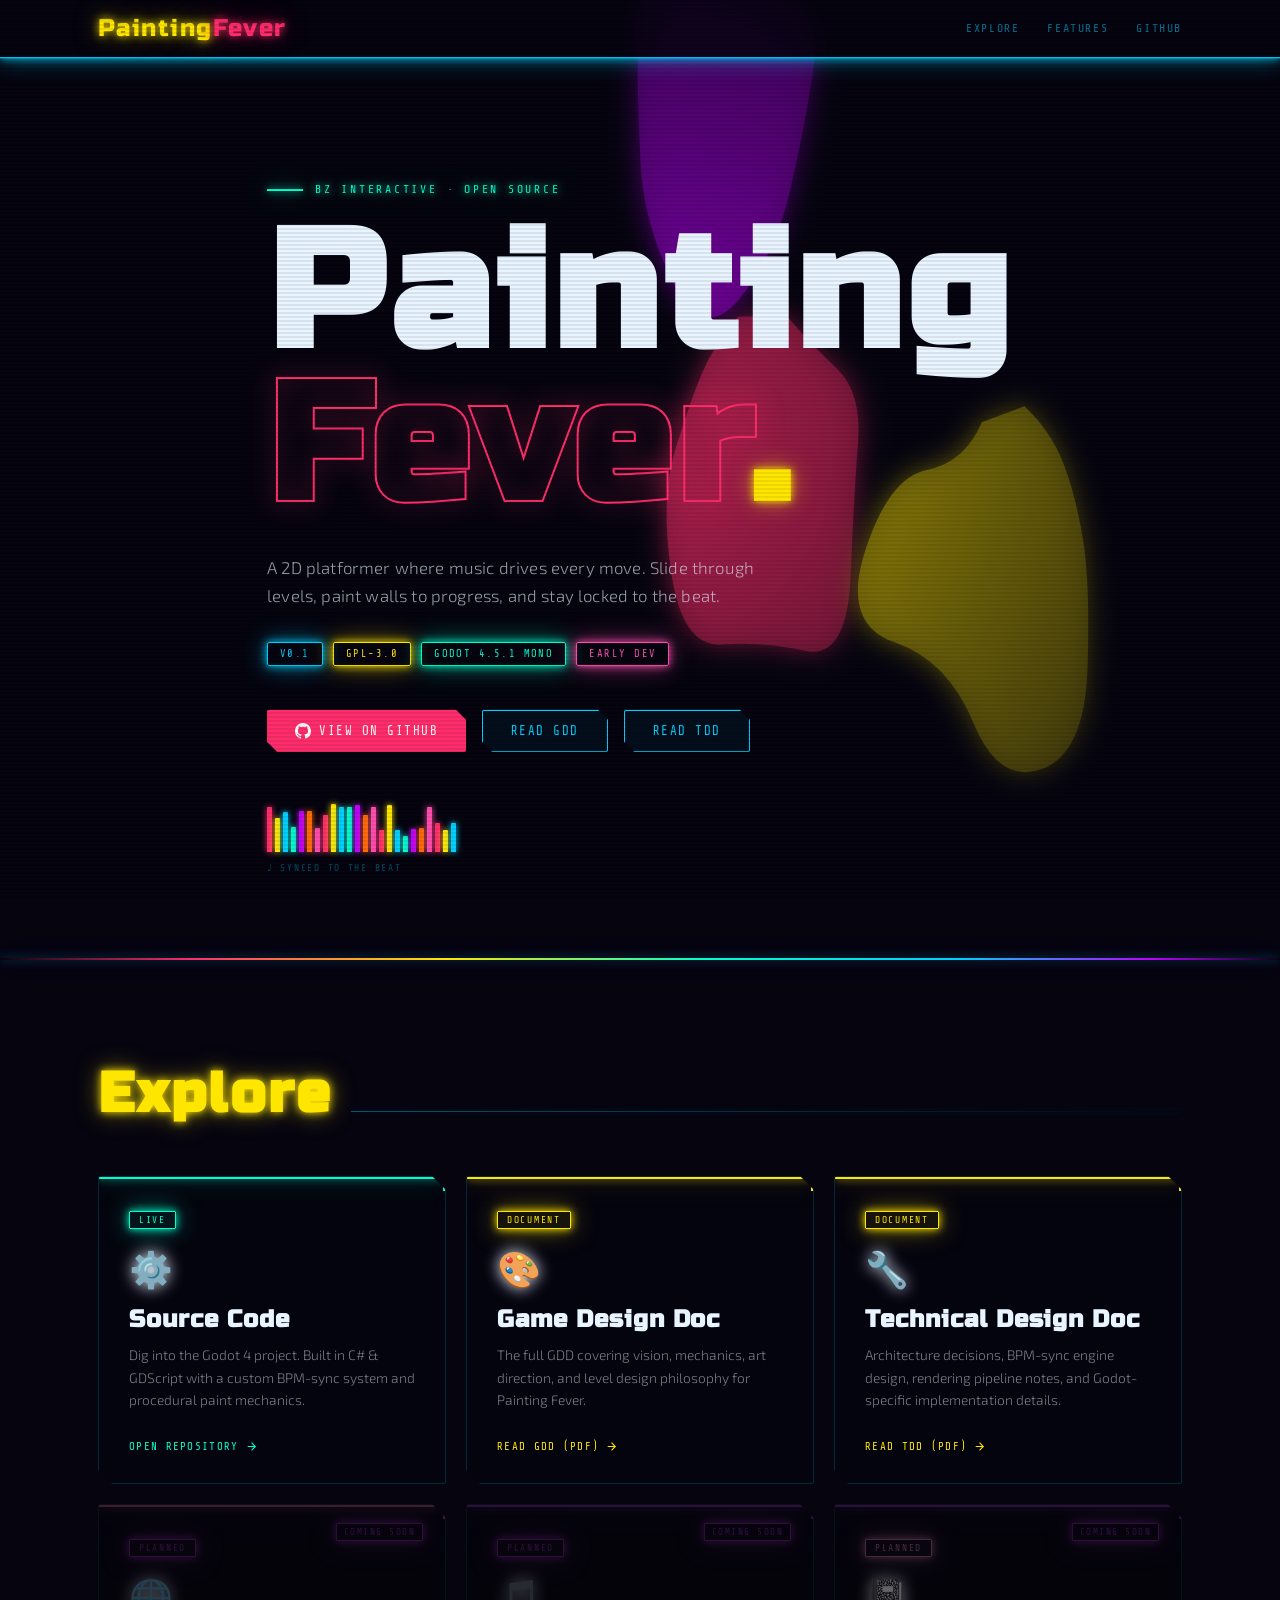
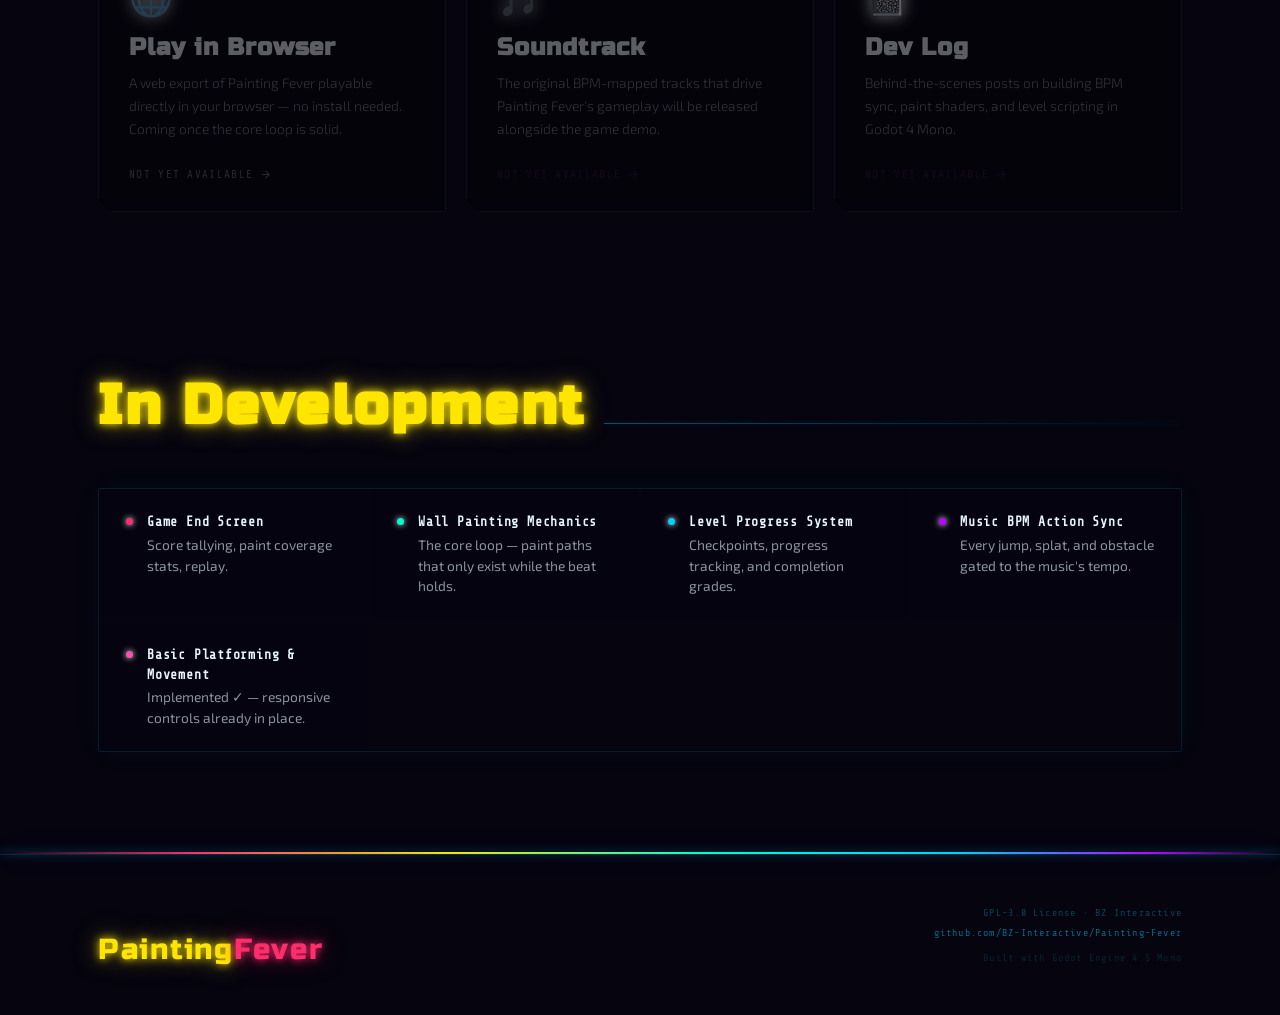
==== docs/index.html @ 104da496 "Update Rename DIR for gh integration" ====
<!DOCTYPE html>
<html lang="en">
<head>
  <meta charset="UTF-8" />
  <meta name="viewport" content="width=device-width, initial-scale=1.0" />
  <title>Painting Fever — Music-Driven Painting Platformer</title>
  <link href="https://fonts.googleapis.com/css2?family=Russo+One&family=Share+Tech+Mono&family=Exo+2:wght@300;400;600&display=swap" rel="stylesheet" />
  <style>
    *, *::before, *::after { box-sizing: border-box; margin: 0; padding: 0; }

    :root {
      --c-bg: #05040f;
      --c-ink: #e8f4ff;
      --c-red: #ff2d6b;
      --c-yellow: #ffe600;
      --c-blue: #00cfff;
      --c-teal: #00ffcc;
      --c-purple: #bf00ff;
      --c-orange: #ff6b00;
      --c-pink: #ff4fae;
      --c-green: #39ff14;

      --glow-red:    0 0 8px #ff2d6b, 0 0 24px #ff2d6b80;
      --glow-yellow: 0 0 8px #ffe600, 0 0 24px #ffe60080;
      --glow-blue:   0 0 8px #00cfff, 0 0 24px #00cfff80;
      --glow-teal:   0 0 8px #00ffcc, 0 0 24px #00ffcc80;
      --glow-purple: 0 0 8px #bf00ff, 0 0 24px #bf00ff80;
      --glow-pink:   0 0 8px #ff4fae, 0 0 24px #ff4fae80;
    }

    html { scroll-behavior: smooth; }

    body {
      background: var(--c-bg);
      color: var(--c-ink);
      font-family: 'Exo 2', sans-serif;
      overflow-x: hidden;
      cursor: crosshair;
    }

    /* Scanline overlay for CRT feel */
    body::after {
      content: '';
      position: fixed;
      inset: 0;
      z-index: 500;
      pointer-events: none;
      background: repeating-linear-gradient(
        0deg,
        transparent,
        transparent 2px,
        rgba(0,0,0,0.07) 2px,
        rgba(0,0,0,0.07) 4px
      );
    }

    /* ── LAVA LAMP BACKGROUND ── */
    #paint-bg {
      position: fixed;
      inset: 0;
      z-index: 0;
      pointer-events: none;
      overflow: hidden;
      background: #05040f;
    }

    #lava-canvas {
      position: absolute;
      inset: 0;
      width: 100%;
      height: 100%;
    }

    .splatter {
      position: absolute;
      border-radius: 50%;
      animation: splat-in 0.4s ease-out both;
      pointer-events: none;
    }

    @keyframes splat-in {
      from { transform: scale(0); opacity: 1; }
      to   { transform: scale(1); opacity: 0.7; }
    }

    /* ── LAYOUT ── */
    .wrapper {
      position: relative;
      z-index: 1;
      max-width: 1140px;
      margin: 0 auto;
      padding: 0 28px;
    }

    /* ── NAV ── */
    nav {
      position: sticky;
      top: 0;
      z-index: 100;
      backdrop-filter: blur(16px);
      background: rgba(5,4,15,0.85);
      border-bottom: 1px solid var(--c-blue);
      box-shadow: 0 1px 0 rgba(0,207,255,0.15), var(--glow-blue);
    }

    .nav-inner {
      display: flex;
      align-items: center;
      justify-content: space-between;
      padding: 14px 28px;
      max-width: 1140px;
      margin: 0 auto;
    }

    .nav-logo {
      font-family: 'Russo One', sans-serif;
      font-size: 1.5rem;
      letter-spacing: 0.06em;
      color: var(--c-yellow);
      text-decoration: none;
      text-shadow: var(--glow-yellow);
    }

    .nav-logo span {
      color: var(--c-red);
      text-shadow: var(--glow-red);
    }

    .nav-links { display: flex; gap: 28px; }

    .nav-links a {
      font-family: 'Share Tech Mono', monospace;
      font-size: 0.72rem;
      letter-spacing: 0.14em;
      text-transform: uppercase;
      color: rgba(0,207,255,0.55);
      text-decoration: none;
      transition: color 0.2s, text-shadow 0.2s;
    }

    .nav-links a:hover {
      color: var(--c-blue);
      text-shadow: var(--glow-blue);
    }

    /* ── HERO ── */
    #hero {
      min-height: 100vh;
      display: flex;
      flex-direction: column;
      justify-content: center;
      padding: 120px 0 80px;
    }

    .hero-eyebrow {
      font-family: 'Share Tech Mono', monospace;
      font-size: 0.72rem;
      letter-spacing: 0.24em;
      text-transform: uppercase;
      color: var(--c-teal);
      text-shadow: var(--glow-teal);
      margin-bottom: 22px;
      display: flex;
      align-items: center;
      gap: 12px;
    }

    .hero-eyebrow::before {
      content: '';
      display: inline-block;
      width: 36px; height: 2px;
      background: var(--c-teal);
      box-shadow: var(--glow-teal);
    }

    .hero-title {
      font-family: 'Russo One', sans-serif;
      font-size: clamp(4.5rem, 13vw, 11rem);
      line-height: 0.92;
      letter-spacing: 0.03em;
      color: var(--c-ink);
    }

    .hero-title .stroke {
      -webkit-text-stroke: 2px var(--c-red);
      color: transparent;
      filter: drop-shadow(0 0 12px var(--c-red));
    }

    .hero-title .accent {
      color: var(--c-yellow);
      text-shadow: var(--glow-yellow);
    }

    .hero-sub {
      margin-top: 28px;
      font-size: 1.05rem;
      font-weight: 300;
      color: rgba(232,244,255,0.65);
      max-width: 500px;
      line-height: 1.7;
      letter-spacing: 0.01em;
    }

    .hero-badges {
      display: flex;
      flex-wrap: wrap;
      gap: 10px;
      margin-top: 32px;
    }

    .badge {
      font-family: 'Share Tech Mono', monospace;
      font-size: 0.65rem;
      letter-spacing: 0.14em;
      text-transform: uppercase;
      padding: 5px 12px;
      border-radius: 2px;
      border: 1px solid;
    }

    .badge-ver  { border-color: var(--c-blue);   color: var(--c-blue);   box-shadow: var(--glow-blue),   inset 0 0 8px rgba(0,207,255,0.05); }
    .badge-lic  { border-color: var(--c-yellow);  color: var(--c-yellow); box-shadow: var(--glow-yellow), inset 0 0 8px rgba(255,230,0,0.05); }
    .badge-eng  { border-color: var(--c-teal);    color: var(--c-teal);   box-shadow: var(--glow-teal),   inset 0 0 8px rgba(0,255,204,0.05); }
    .badge-stat { border-color: var(--c-pink);    color: var(--c-pink);   box-shadow: var(--glow-pink),   inset 0 0 8px rgba(255,79,174,0.05); }

    .hero-cta {
      display: flex;
      gap: 16px;
      margin-top: 44px;
      flex-wrap: wrap;
    }

    .btn {
      display: inline-flex;
      align-items: center;
      gap: 8px;
      font-family: 'Share Tech Mono', monospace;
      font-size: 0.78rem;
      letter-spacing: 0.12em;
      text-transform: uppercase;
      text-decoration: none;
      padding: 13px 28px;
      border-radius: 2px;
      transition: transform 0.18s, box-shadow 0.18s;
      clip-path: polygon(0 0, calc(100% - 10px) 0, 100% 10px, 100% 100%, 10px 100%, 0 calc(100% - 10px));
    }

    .btn:hover { transform: translateY(-2px); }

    .btn-primary {
      background: var(--c-red);
      color: #fff;
      box-shadow: var(--glow-red);
    }

    .btn-primary:hover { box-shadow: 0 0 16px #ff2d6b, 0 0 48px #ff2d6b; }

    .btn-ghost {
      border: 1px solid var(--c-blue);
      color: var(--c-blue);
      background: rgba(0,207,255,0.05);
      box-shadow: var(--glow-blue);
    }

    .btn-ghost:hover {
      border-color: var(--c-yellow);
      color: var(--c-yellow);
      box-shadow: var(--glow-yellow);
    }

    /* ── BPM VISUALIZER ── */
    .bpm-bar {
      display: flex;
      align-items: flex-end;
      gap: 3px;
      height: 44px;
      margin-top: 56px;
    }

    .bpm-bar span {
      display: block;
      width: 5px;
      border-radius: 1px 1px 0 0;
      animation: bpm-pulse ease-in-out infinite alternate;
    }

    @keyframes bpm-pulse {
      from { transform: scaleY(0.15); opacity: 0.3; }
      to   { transform: scaleY(1);    opacity: 1; }
    }

    .bpm-label {
      font-family: 'Share Tech Mono', monospace;
      font-size: 0.6rem;
      letter-spacing: 0.18em;
      text-transform: uppercase;
      color: rgba(0,207,255,0.35);
      margin-top: 10px;
    }

    /* ── SECTION TITLE ── */
    .section-head {
      display: flex;
      align-items: baseline;
      gap: 18px;
      margin-bottom: 48px;
    }

    .section-title {
      font-family: 'Russo One', sans-serif;
      font-size: clamp(2rem, 5vw, 3.5rem);
      letter-spacing: 0.05em;
      color: var(--c-yellow);
      text-shadow: var(--glow-yellow);
    }

    .section-line {
      flex: 1;
      height: 1px;
      background: linear-gradient(90deg, rgba(0,207,255,0.4), transparent);
      box-shadow: 0 0 6px rgba(0,207,255,0.2);
    }

    /* ── CARDS GRID ── */
    #cards { padding: 100px 0; }

    .cards-grid {
      display: grid;
      grid-template-columns: repeat(auto-fill, minmax(300px, 1fr));
      gap: 20px;
    }

    .card {
      border-radius: 2px;
      border: 1px solid rgba(0,207,255,0.18);
      background: rgba(5,4,15,0.75);
      backdrop-filter: blur(10px);
      padding: 30px;
      position: relative;
      overflow: hidden;
      transition: transform 0.22s, border-color 0.22s, box-shadow 0.22s;
      clip-path: polygon(0 0, calc(100% - 14px) 0, 100% 14px, 100% 100%, 14px 100%, 0 calc(100% - 14px));
    }

    /* Corner accent marks */
    .card::after {
      content: '';
      position: absolute;
      top: 0; right: 0;
      width: 14px; height: 14px;
      border-top: 2px solid;
      border-right: 2px solid;
    }

    .card--github::after   { border-color: var(--c-teal); }
    .card--docs::after     { border-color: var(--c-yellow); }
    .card--features::after { border-color: var(--c-purple); }
    .card--web::after      { border-color: var(--c-red); }

    .card:not(.card--disabled):hover {
      transform: translateY(-4px);
    }

    .card--github:hover   { border-color: var(--c-teal);   box-shadow: 0 0 20px rgba(0,255,204,0.2),  0 0 60px rgba(0,255,204,0.06); }
    .card--docs:hover     { border-color: var(--c-yellow);  box-shadow: 0 0 20px rgba(255,230,0,0.2),  0 0 60px rgba(255,230,0,0.06); }
    .card--features:hover { border-color: var(--c-purple);  box-shadow: 0 0 20px rgba(191,0,255,0.2),  0 0 60px rgba(191,0,255,0.06); }

    .card::before {
      content: '';
      position: absolute;
      top: 0; left: 0; right: 0;
      height: 2px;
    }

    .card--github::before   { background: var(--c-teal);   box-shadow: var(--glow-teal); }
    .card--docs::before     { background: var(--c-yellow);  box-shadow: var(--glow-yellow); }
    .card--features::before { background: var(--c-purple);  box-shadow: var(--glow-purple); }
    .card--web::before      { background: var(--c-red);     box-shadow: var(--glow-red); }

    .card--disabled {
      opacity: 0.38;
      filter: grayscale(0.6);
      cursor: not-allowed;
    }

    .card-tag {
      font-family: 'Share Tech Mono', monospace;
      font-size: 0.6rem;
      letter-spacing: 0.18em;
      text-transform: uppercase;
      padding: 3px 9px;
      border-radius: 1px;
      display: inline-block;
      margin-bottom: 18px;
      border: 1px solid;
    }

    .tag-live   { border-color: var(--c-teal);   color: var(--c-teal);   background: rgba(0,255,204,0.07);  box-shadow: var(--glow-teal); }
    .tag-docs   { border-color: var(--c-yellow);  color: var(--c-yellow); background: rgba(255,230,0,0.07);  box-shadow: var(--glow-yellow); }
    .tag-soon   { border-color: var(--c-purple);  color: var(--c-purple); background: rgba(191,0,255,0.07);  box-shadow: var(--glow-purple); }
    .tag-coming { border-color: var(--c-pink);    color: var(--c-pink);   background: rgba(255,79,174,0.07); box-shadow: var(--glow-pink); }

    .card-icon {
      font-size: 2.2rem;
      margin-bottom: 14px;
      display: block;
      filter: drop-shadow(0 0 8px currentColor);
    }

    .card-title {
      font-family: 'Russo One', sans-serif;
      font-size: 1.5rem;
      letter-spacing: 0.04em;
      margin-bottom: 10px;
      color: var(--c-ink);
    }

    .card-desc {
      font-size: 0.86rem;
      line-height: 1.65;
      color: rgba(232,244,255,0.5);
      margin-bottom: 22px;
      font-weight: 300;
    }

    .card-link {
      display: inline-flex;
      align-items: center;
      gap: 6px;
      font-family: 'Share Tech Mono', monospace;
      font-size: 0.68rem;
      letter-spacing: 0.12em;
      text-transform: uppercase;
      text-decoration: none;
      transition: gap 0.2s, text-shadow 0.2s;
    }

    .card--github   .card-link { color: var(--c-teal); }
    .card--docs     .card-link { color: var(--c-yellow); }
    .card--features .card-link { color: var(--c-purple); }

    .card--github   .card-link:hover { text-shadow: var(--glow-teal); gap: 10px; }
    .card--docs     .card-link:hover { text-shadow: var(--glow-yellow); gap: 10px; }
    .card--features .card-link:hover { text-shadow: var(--glow-purple); gap: 10px; }

    .card-link svg { width: 13px; height: 13px; }

    .coming-soon-badge {
      position: absolute;
      top: 18px; right: 22px;
      font-family: 'Share Tech Mono', monospace;
      font-size: 0.58rem;
      letter-spacing: 0.16em;
      text-transform: uppercase;
      padding: 3px 7px;
      border: 1px solid var(--c-purple);
      border-radius: 1px;
      color: var(--c-purple);
      background: rgba(191,0,255,0.08);
      box-shadow: var(--glow-purple);
    }

    /* ── FEATURES IN DEV ── */
    #features { padding: 60px 0 100px; }

    .features-list {
      display: grid;
      grid-template-columns: repeat(auto-fill, minmax(240px, 1fr));
      gap: 2px;
      border: 1px solid rgba(0,207,255,0.12);
      border-radius: 2px;
      overflow: hidden;
      box-shadow: 0 0 30px rgba(0,207,255,0.04);
    }

    .feature-item {
      padding: 22px 26px;
      background: rgba(5,4,15,0.6);
      display: flex;
      align-items: flex-start;
      gap: 14px;
      transition: background 0.2s;
      border: 1px solid transparent;
    }

    .feature-item:hover {
      background: rgba(0,207,255,0.04);
      border-color: rgba(0,207,255,0.1);
    }

    .feature-dot {
      width: 7px; height: 7px;
      border-radius: 50%;
      margin-top: 6px;
      flex-shrink: 0;
      box-shadow: 0 0 6px currentColor;
    }

    .feature-text {
      font-size: 0.86rem;
      color: rgba(232,244,255,0.6);
      line-height: 1.5;
    }

    .feature-text strong {
      display: block;
      font-family: 'Share Tech Mono', monospace;
      font-size: 0.82rem;
      letter-spacing: 0.06em;
      color: var(--c-ink);
      margin-bottom: 3px;
    }

    /* ── NEON DIVIDER ── */
    .stroke-divider {
      width: 100%;
      height: 2px;
      background: linear-gradient(90deg,
        transparent 0%,
        var(--c-red) 15%, var(--c-yellow) 35%,
        var(--c-teal) 55%, var(--c-blue) 75%,
        var(--c-purple) 90%, transparent 100%);
      box-shadow: 0 0 10px rgba(0,207,255,0.5), 0 0 30px rgba(191,0,255,0.2);
    }

    /* ── FOOTER ── */
    footer {
      border-top: 1px solid rgba(0,207,255,0.12);
      padding: 48px 0;
      box-shadow: 0 -1px 0 rgba(0,207,255,0.05);
    }

    .footer-inner {
      display: flex;
      justify-content: space-between;
      align-items: flex-end;
      flex-wrap: wrap;
      gap: 24px;
    }

    .footer-logo {
      font-family: 'Russo One', sans-serif;
      font-size: 1.8rem;
      letter-spacing: 0.06em;
      color: var(--c-yellow);
      text-shadow: var(--glow-yellow);
    }

    .footer-logo span {
      color: var(--c-red);
      text-shadow: var(--glow-red);
    }

    .footer-meta {
      font-family: 'Share Tech Mono', monospace;
      font-size: 0.63rem;
      letter-spacing: 0.12em;
      color: rgba(0,207,255,0.3);
      line-height: 1.9;
      text-align: right;
    }

    .footer-meta a {
      color: rgba(0,207,255,0.5);
      text-decoration: none;
      transition: color 0.2s, text-shadow 0.2s;
    }

    .footer-meta a:hover {
      color: var(--c-blue);
      text-shadow: var(--glow-blue);
    }

    /* ── CURSOR SPLAT ── */
    #cursor-splat {
      position: fixed;
      pointer-events: none;
      z-index: 999;
      width: 0; height: 0;
    }

    /* ── RESPONSIVE ── */
    @media (max-width: 640px) {
      .nav-links { display: none; }
      .hero-cta { flex-direction: column; }
      .footer-inner { flex-direction: column; align-items: flex-start; }
      .footer-meta { text-align: left; }
    }
  </style>
</head>
<body>

<!-- Lava lamp background -->
<div id="paint-bg">
  <canvas id="lava-canvas"></canvas>
</div>

<!-- Cursor splatter container -->
<div id="cursor-splat"></div>

<!-- Nav -->
<nav>
  <div class="nav-inner">
    <a href="#" class="nav-logo">Painting<span>Fever</span></a>
    <div class="nav-links">
      <a href="#cards">Explore</a>
      <a href="#features">Features</a>
      <a href="https://github.com/BZ-Interactive/Painting-Fever" target="_blank">GitHub</a>
    </div>
  </div>
</nav>

<!-- Hero -->
<section id="hero">
  <div class="wrapper">
    <p class="hero-eyebrow">BZ Interactive · Open Source</p>
    <h1 class="hero-title">
      <a href="https://github.com/BZ-Interactive/Painting-Fever" target="_blank" style="text-decoration:none;color:inherit;">Painting<br>
      <span class="stroke">Fever</span></a><span class="accent">.</span>
    </h1>
    <p class="hero-sub">
      A 2D platformer where music drives every move. Slide through levels, paint walls to progress, and stay locked to the beat.
    </p>
    <div class="hero-badges">
      <span class="badge badge-ver">v0.1</span>
      <span class="badge badge-lic">GPL-3.0</span>
      <span class="badge badge-eng">Godot 4.5.1 Mono</span>
      <span class="badge badge-stat">Early Dev</span>
    </div>
    <div class="hero-cta">
      <a href="https://github.com/BZ-Interactive/Painting-Fever" target="_blank" class="btn btn-primary">
        <svg viewBox="0 0 24 24" fill="currentColor" width="16"><path d="M12 0C5.37 0 0 5.37 0 12c0 5.31 3.435 9.795 8.205 11.385.6.105.825-.255.825-.57 0-.285-.015-1.23-.015-2.235-3.015.555-3.795-.735-4.035-1.41-.135-.345-.72-1.41-1.23-1.695-.42-.225-1.02-.78-.015-.795.945-.015 1.62.87 1.845 1.23 1.08 1.815 2.805 1.305 3.495.99.105-.78.42-1.305.765-1.605-2.67-.3-5.46-1.335-5.46-5.925 0-1.305.465-2.385 1.23-3.225-.12-.3-.54-1.53.12-3.18 0 0 1.005-.315 3.3 1.23.96-.27 1.98-.405 3-.405s2.04.135 3 .405c2.295-1.56 3.3-1.23 3.3-1.23.66 1.65.24 2.88.12 3.18.765.84 1.23 1.905 1.23 3.225 0 4.605-2.805 5.625-5.475 5.925.435.375.81 1.095.81 2.22 0 1.605-.015 2.895-.015 3.3 0 .315.225.69.825.57A12.02 12.02 0 0 0 24 12c0-6.63-5.37-12-12-12z"/></svg>
        View on GitHub
      </a>
      <a href="https://media.githubusercontent.com/media/BZ-Interactive/Painting-Fever/refs/heads/main/Documents/Painting%20Fever%20GDD.pdf" target="_blank" class="btn btn-ghost">
        Read GDD
      </a>
      <a href="https://media.githubusercontent.com/media/BZ-Interactive/Painting-Fever/refs/heads/main/Documents/Painting-Fever_TDD.pdf" target="_blank" class="btn btn-ghost">
        Read TDD
      </a>
    </div>

    <!-- BPM visualizer -->
    <div class="bpm-bar" id="bpmBar"></div>
    <p class="bpm-label">♩ synced to the beat</p>
  </div>
</section>

<div class="stroke-divider"></div>

<!-- Cards -->
<section id="cards">
  <div class="wrapper">
    <div class="section-head">
      <h2 class="section-title">Explore</h2>
      <div class="section-line"></div>
    </div>
    <div class="cards-grid">

      <!-- Card 1: GitHub Repo -->
      <div class="card card--github">
        <span class="card-tag tag-live">Live</span>
        <span class="card-icon">⚙️</span>
        <h3 class="card-title">Source Code</h3>
        <p class="card-desc">Dig into the Godot 4 project. Built in C# &amp; GDScript with a custom BPM-sync system and procedural paint mechanics.</p>
        <a href="https://github.com/BZ-Interactive/Painting-Fever" target="_blank" class="card-link">
          Open Repository
          <svg viewBox="0 0 24 24" fill="none" stroke="currentColor" stroke-width="2"><path d="M5 12h14M12 5l7 7-7 7"/></svg>
        </a>
      </div>

      <!-- Card 2: GDD -->
      <div class="card card--docs">
        <span class="card-tag tag-docs">Document</span>
        <span class="card-icon">🎨</span>
        <h3 class="card-title">Game Design Doc</h3>
        <p class="card-desc">The full GDD covering vision, mechanics, art direction, and level design philosophy for Painting Fever.</p>
        <a href="https://media.githubusercontent.com/media/BZ-Interactive/Painting-Fever/refs/heads/main/Documents/Painting%20Fever%20GDD.pdf" target="_blank" class="card-link">
          Read GDD (PDF)
          <svg viewBox="0 0 24 24" fill="none" stroke="currentColor" stroke-width="2"><path d="M5 12h14M12 5l7 7-7 7"/></svg>
        </a>
      </div>

      <!-- Card 3: TDD -->
      <div class="card card--docs">
        <span class="card-tag tag-docs">Document</span>
        <span class="card-icon">🔧</span>
        <h3 class="card-title">Technical Design Doc</h3>
        <p class="card-desc">Architecture decisions, BPM-sync engine design, rendering pipeline notes, and Godot-specific implementation details.</p>
        <a href="https://media.githubusercontent.com/media/BZ-Interactive/Painting-Fever/refs/heads/main/Documents/Painting-Fever_TDD.pdf" target="_blank" class="card-link">
          Read TDD (PDF)
          <svg viewBox="0 0 24 24" fill="none" stroke="currentColor" stroke-width="2"><path d="M5 12h14M12 5l7 7-7 7"/></svg>
        </a>
      </div>

      <!-- Card 4: Web Build (Coming Soon) -->
      <div class="card card--web card--disabled">
        <div class="coming-soon-badge">Coming Soon</div>
        <span class="card-tag tag-soon">Planned</span>
        <span class="card-icon">🌐</span>
        <h3 class="card-title">Play in Browser</h3>
        <p class="card-desc">A web export of Painting Fever playable directly in your browser — no install needed. Coming once the core loop is solid.</p>
        <span class="card-link" style="opacity:0.4;cursor:not-allowed;">
          Not yet available
          <svg viewBox="0 0 24 24" fill="none" stroke="currentColor" stroke-width="2"><path d="M5 12h14M12 5l7 7-7 7"/></svg>
        </span>
      </div>

      <!-- Card 5: Soundtrack (Coming Soon) -->
      <div class="card card--features card--disabled">
        <div class="coming-soon-badge">Coming Soon</div>
        <span class="card-tag tag-soon">Planned</span>
        <span class="card-icon">🎵</span>
        <h3 class="card-title">Soundtrack</h3>
        <p class="card-desc">The original BPM-mapped tracks that drive Painting Fever's gameplay will be released alongside the game demo.</p>
        <span class="card-link" style="opacity:0.4;cursor:not-allowed;">
          Not yet available
          <svg viewBox="0 0 24 24" fill="none" stroke="currentColor" stroke-width="2"><path d="M5 12h14M12 5l7 7-7 7"/></svg>
        </span>
      </div>

      <!-- Card 6: Devlog (Coming Soon) -->
      <div class="card card--features card--disabled">
        <div class="coming-soon-badge">Coming Soon</div>
        <span class="card-tag tag-coming">Planned</span>
        <span class="card-icon">📓</span>
        <h3 class="card-title">Dev Log</h3>
        <p class="card-desc">Behind-the-scenes posts on building BPM sync, paint shaders, and level scripting in Godot 4 Mono.</p>
        <span class="card-link" style="opacity:0.4;cursor:not-allowed;">
          Not yet available
          <svg viewBox="0 0 24 24" fill="none" stroke="currentColor" stroke-width="2"><path d="M5 12h14M12 5l7 7-7 7"/></svg>
        </span>
      </div>

    </div>
  </div>
</section>

<!-- Features in development -->
<section id="features">
  <div class="wrapper">
    <div class="section-head">
      <h2 class="section-title">In Development</h2>
      <div class="section-line"></div>
    </div>
    <div class="features-list">
      <div class="feature-item">
        <div class="feature-dot" style="background:var(--c-red)"></div>
        <div class="feature-text"><strong>Game End Screen</strong>Score tallying, paint coverage stats, replay.</div>
      </div>
      <div class="feature-item">
        <div class="feature-dot" style="background:var(--c-teal)"></div>
        <div class="feature-text"><strong>Wall Painting Mechanics</strong>The core loop — paint paths that only exist while the beat holds.</div>
      </div>
      <div class="feature-item">
        <div class="feature-dot" style="background:var(--c-blue)"></div>
        <div class="feature-text"><strong>Level Progress System</strong>Checkpoints, progress tracking, and completion grades.</div>
      </div>
      <div class="feature-item">
        <div class="feature-dot" style="background:var(--c-purple)"></div>
        <div class="feature-text"><strong>Music BPM Action Sync</strong>Every jump, splat, and obstacle gated to the music's tempo.</div>
      </div>
      <div class="feature-item">
        <div class="feature-dot" style="background:var(--c-pink)"></div>
        <div class="feature-text"><strong>Basic Platforming &amp; Movement</strong>Implemented ✓ — responsive controls already in place.</div>
      </div>
    </div>
  </div>
</section>

<div class="stroke-divider"></div>

<!-- Footer -->
<footer>
  <div class="wrapper">
    <div class="footer-inner">
      <div class="footer-logo">Painting<span>Fever</span></div>
      <div class="footer-meta">
        <div>GPL-3.0 License · BZ Interactive</div>
        <div><a href="https://github.com/BZ-Interactive/Painting-Fever" target="_blank">github.com/BZ-Interactive/Painting-Fever</a></div>
        <div style="margin-top:6px;opacity:0.5;">Built with Godot Engine 4.5 Mono</div>
      </div>
    </div>
  </div>
</footer>

<script>
  /* ── LAVA LAMP CANVAS ── */
  const canvas = document.getElementById('lava-canvas');
  const ctx = canvas.getContext('2d');

  const COLORS = [
    [255,  45, 107],   // neon red/pink
    [255, 230,   0],   // neon yellow
    [  0, 207, 255],   // neon cyan
    [  0, 255, 204],   // neon teal
    [191,   0, 255],   // neon purple
    [255, 107,   0],   // neon orange
    [255,  79, 174],   // neon pink
  ];

  let W, H;
  function resize() {
    W = canvas.width  = window.innerWidth;
    H = canvas.height = window.innerHeight;
  }
  resize();
  window.addEventListener('resize', resize);

  // Organic blob: droopy paint-drop shape that responds to downward motion
  function makeBlob(i) {
    const [r,g,b] = COLORS[i % COLORS.length];
    // We use a fixed angular layout — top half is compact, bottom is droopy
    const numPts = 10;
    const baseRadii = Array.from({length: numPts}, (_, k) => {
      const angle = (k / numPts) * Math.PI * 2 - Math.PI / 2; // start at top
      // Bottom points (facing down) get larger radii — the droop
      const droopFactor = 1 + Math.max(0, Math.sin(angle)) * 0.7;
      return (70 + Math.random() * 80) * droopFactor;
    });
    const phaseOffsets = Array.from({length: numPts}, () => Math.random() * Math.PI * 2);
    const morphSpeeds  = Array.from({length: numPts}, (_, k) => {
      const angle = (k / numPts) * Math.PI * 2 - Math.PI / 2;
      // Bottom points morph faster — more wobbly droop
      return 0.008 + Math.max(0, Math.sin(angle)) * 0.012;
    });
    return {
      x: 80 + Math.random() * (window.innerWidth - 160),
      y: -300 - Math.random() * 600,
      speed: 0.28 + Math.random() * 0.18,
      cr: r, cg: g, cb: b,
      numPts, baseRadii, phaseOffsets, morphSpeeds,
      t: 0,
      prevY: 0,
    };
  }

  const blobs = Array.from({ length: 8 }, (_, i) => {
    const bl = makeBlob(i);
    bl.y = -100 + Math.random() * (window.innerHeight + 500);
    bl.prevY = bl.y;
    return bl;
  });

  // Draw droopy shape — bottom stretches based on speed, top is pinched
  function drawOrganicBlob(ctx, b, vy) {
    const n = b.numPts;
    // Vertical stretch: faster movement = more elongated droop downward
    const stretch = 1 + Math.min(vy * 2.2, 0.55);

    const pts = Array.from({length: n}, (_, k) => {
      const baseAngle = (k / n) * Math.PI * 2 - Math.PI / 2; // 0 = top
      const morph = 1 + Math.sin(b.t * b.morphSpeeds[k] + b.phaseOffsets[k]) * 0.22;
      const r = b.baseRadii[k] * morph;

      // Squeeze top (narrow), stretch bottom (droopy)
      const isBottom = Math.sin(baseAngle) > 0;
      const scaleY = isBottom ? stretch : (1 / (stretch * 0.6));
      const scaleX = 1 / Math.sqrt(stretch); // conserve area roughly

      return {
        x: b.x + Math.cos(baseAngle) * r * scaleX,
        y: b.y + Math.sin(baseAngle) * r * scaleY,
      };
    });

    ctx.beginPath();
    // Smooth catmull-rom style via midpoints
    for (let k = 0; k < n; k++) {
      const curr = pts[k];
      const next = pts[(k + 1) % n];
      const mid  = { x: (curr.x + next.x) / 2, y: (curr.y + next.y) / 2 };
      if (k === 0) ctx.moveTo(mid.x, mid.y);
      ctx.quadraticCurveTo(curr.x, curr.y, mid.x, mid.y);
    }
    ctx.closePath();
    ctx.fillStyle = `rgba(${b.cr},${b.cg},${b.cb},0.75)`;
    ctx.shadowColor = `rgb(${b.cr},${b.cg},${b.cb})`;
    ctx.shadowBlur = 28;
    ctx.fill();
    ctx.shadowBlur = 0;
  }

  function draw() {
    ctx.clearRect(0, 0, W, H);
    ctx.fillStyle = '#05040f';
    ctx.fillRect(0, 0, W, H);

    for (const b of blobs) {
      b.t++;
      b.prevY = b.y;
      b.y += b.speed;

      const vy = b.y - b.prevY; // actual downward velocity this frame

      if (b.y - 350 > H) {
        const idx = blobs.indexOf(b);
        const fresh = makeBlob(idx);
        Object.assign(b, fresh);
      }

      drawOrganicBlob(ctx, b, vy);
    }

    const vig = ctx.createRadialGradient(W/2, H/2, H * 0.1, W/2, H/2, H * 0.82);
    vig.addColorStop(0, 'rgba(5,4,15,0.35)');
    vig.addColorStop(1, 'rgba(5,4,15,0.91)');
    ctx.fillStyle = vig;
    ctx.fillRect(0, 0, W, H);

  requestAnimationFrame(draw);
  }

  requestAnimationFrame(draw);

  /* ── BPM BAR ── */
  const bpmColors = ['#ff2d6b','#ffe600','#00cfff','#00ffcc','#bf00ff','#ff6b00','#ff4fae'];
  const bpmBar = document.getElementById('bpmBar');
  const barCount = 24;
  for (let i = 0; i < barCount; i++) {
    const s = document.createElement('span');
    const h = 12 + Math.random() * 36;
    s.style.cssText = `
      height:${h}px;
      animation-duration:${0.35 + Math.random() * 0.55}s;
      animation-delay:${-Math.random() * 0.8}s;
      background:${bpmColors[i % bpmColors.length]};
      box-shadow: 0 0 6px ${bpmColors[i % bpmColors.length]};
    `;
    bpmBar.appendChild(s);
  }

  /* ── CURSOR PAINT SPLAT ── */
  const colors = ['#ff2d6b','#ffe600','#00cfff','#00ffcc','#bf00ff','#ff6b00','#ff4fae'];

  document.addEventListener('mousemove', (e) => {
    if (Math.random() > 0.97) spawnSplat(e.clientX, e.clientY, 6 + Math.random() * 12);
  });

  document.addEventListener('click', (e) => {
    for (let i = 0; i < 6; i++) {
      const ox = (Math.random() - 0.5) * 60;
      const oy = (Math.random() - 0.5) * 60;
      spawnSplat(e.clientX + ox, e.clientY + oy, 8 + Math.random() * 20);
    }
  });

  function spawnSplat(x, y, size) {
    const el = document.createElement('div');
    el.className = 'splatter';
    el.style.cssText = `
      position:fixed;
      left:${x - size/2}px; top:${y - size/2}px;
      width:${size}px; height:${size}px;
      background:${colors[Math.floor(Math.random() * colors.length)]};
      opacity:0.7;
      pointer-events:none;
      z-index:998;
    `;
    document.body.appendChild(el);
    setTimeout(() => el.remove(), 2500);
  }
</script>
</body>
</html>
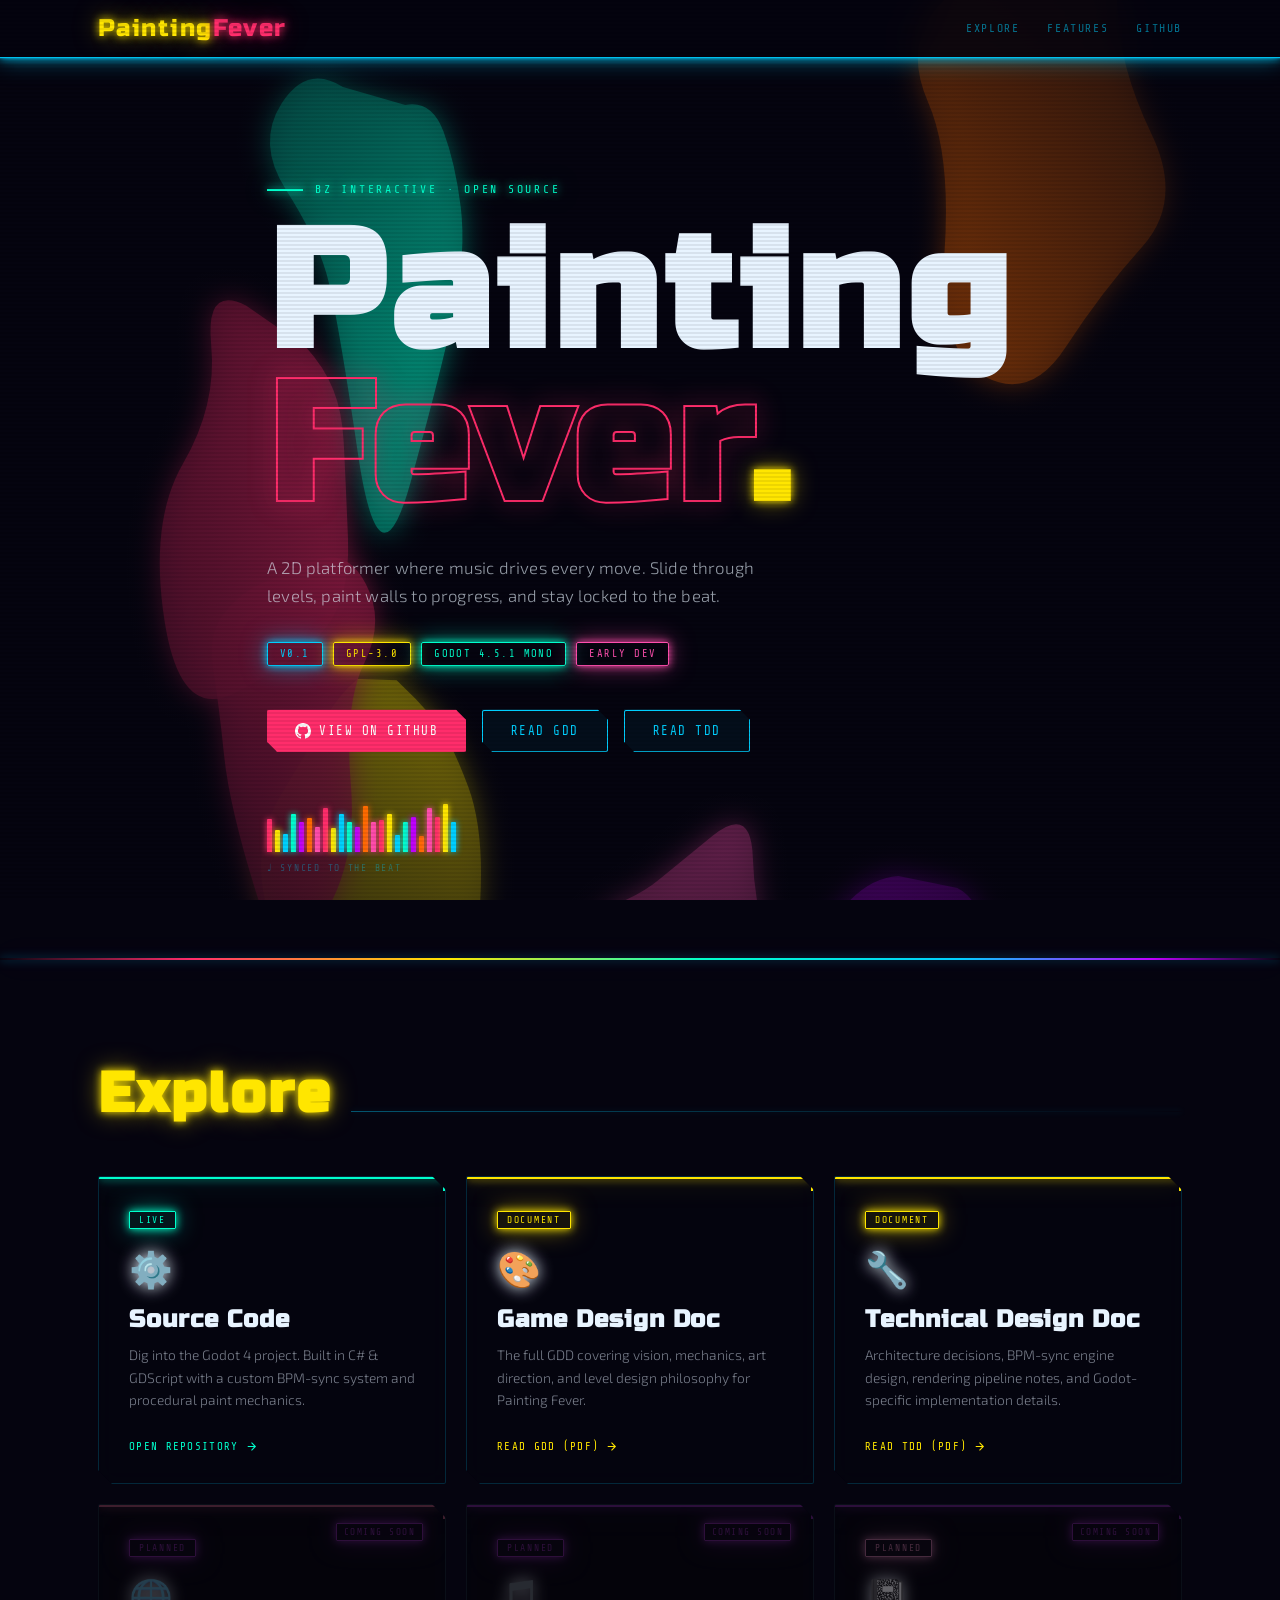
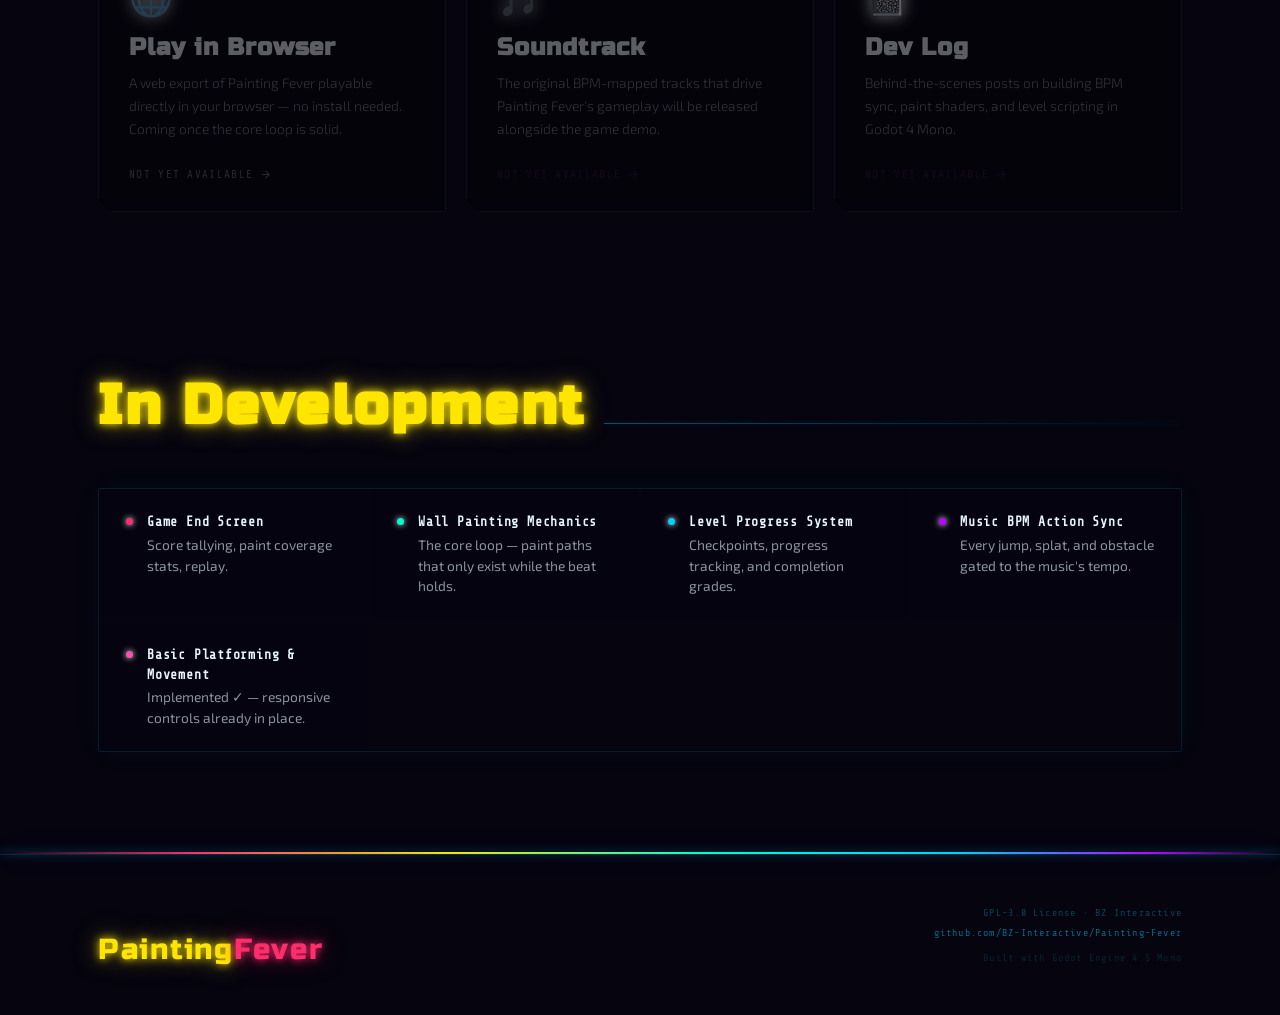
==== commit cda39538: "Add style.css, update index.html" ====
--- a/docs/index.html
+++ b/docs/index.html
@@ -5,589 +5,7 @@
   <meta name="viewport" content="width=device-width, initial-scale=1.0" />
   <title>Painting Fever — Music-Driven Painting Platformer</title>
   <link href="https://fonts.googleapis.com/css2?family=Russo+One&family=Share+Tech+Mono&family=Exo+2:wght@300;400;600&display=swap" rel="stylesheet" />
-  <style>
-    *, *::before, *::after { box-sizing: border-box; margin: 0; padding: 0; }
-
-    :root {
-      --c-bg: #05040f;
-      --c-ink: #e8f4ff;
-      --c-red: #ff2d6b;
-      --c-yellow: #ffe600;
-      --c-blue: #00cfff;
-      --c-teal: #00ffcc;
-      --c-purple: #bf00ff;
-      --c-orange: #ff6b00;
-      --c-pink: #ff4fae;
-      --c-green: #39ff14;
-
-      --glow-red:    0 0 8px #ff2d6b, 0 0 24px #ff2d6b80;
-      --glow-yellow: 0 0 8px #ffe600, 0 0 24px #ffe60080;
-      --glow-blue:   0 0 8px #00cfff, 0 0 24px #00cfff80;
-      --glow-teal:   0 0 8px #00ffcc, 0 0 24px #00ffcc80;
-      --glow-purple: 0 0 8px #bf00ff, 0 0 24px #bf00ff80;
-      --glow-pink:   0 0 8px #ff4fae, 0 0 24px #ff4fae80;
-    }
-
-    html { scroll-behavior: smooth; }
-
-    body {
-      background: var(--c-bg);
-      color: var(--c-ink);
-      font-family: 'Exo 2', sans-serif;
-      overflow-x: hidden;
-      cursor: crosshair;
-    }
-
-    /* Scanline overlay for CRT feel */
-    body::after {
-      content: '';
-      position: fixed;
-      inset: 0;
-      z-index: 500;
-      pointer-events: none;
-      background: repeating-linear-gradient(
-        0deg,
-        transparent,
-        transparent 2px,
-        rgba(0,0,0,0.07) 2px,
-        rgba(0,0,0,0.07) 4px
-      );
-    }
-
-    /* ── LAVA LAMP BACKGROUND ── */
-    #paint-bg {
-      position: fixed;
-      inset: 0;
-      z-index: 0;
-      pointer-events: none;
-      overflow: hidden;
-      background: #05040f;
-    }
-
-    #lava-canvas {
-      position: absolute;
-      inset: 0;
-      width: 100%;
-      height: 100%;
-    }
-
-    .splatter {
-      position: absolute;
-      border-radius: 50%;
-      animation: splat-in 0.4s ease-out both;
-      pointer-events: none;
-    }
-
-    @keyframes splat-in {
-      from { transform: scale(0); opacity: 1; }
-      to   { transform: scale(1); opacity: 0.7; }
-    }
-
-    /* ── LAYOUT ── */
-    .wrapper {
-      position: relative;
-      z-index: 1;
-      max-width: 1140px;
-      margin: 0 auto;
-      padding: 0 28px;
-    }
-
-    /* ── NAV ── */
-    nav {
-      position: sticky;
-      top: 0;
-      z-index: 100;
-      backdrop-filter: blur(16px);
-      background: rgba(5,4,15,0.85);
-      border-bottom: 1px solid var(--c-blue);
-      box-shadow: 0 1px 0 rgba(0,207,255,0.15), var(--glow-blue);
-    }
-
-    .nav-inner {
-      display: flex;
-      align-items: center;
-      justify-content: space-between;
-      padding: 14px 28px;
-      max-width: 1140px;
-      margin: 0 auto;
-    }
-
-    .nav-logo {
-      font-family: 'Russo One', sans-serif;
-      font-size: 1.5rem;
-      letter-spacing: 0.06em;
-      color: var(--c-yellow);
-      text-decoration: none;
-      text-shadow: var(--glow-yellow);
-    }
-
-    .nav-logo span {
-      color: var(--c-red);
-      text-shadow: var(--glow-red);
-    }
-
-    .nav-links { display: flex; gap: 28px; }
-
-    .nav-links a {
-      font-family: 'Share Tech Mono', monospace;
-      font-size: 0.72rem;
-      letter-spacing: 0.14em;
-      text-transform: uppercase;
-      color: rgba(0,207,255,0.55);
-      text-decoration: none;
-      transition: color 0.2s, text-shadow 0.2s;
-    }
-
-    .nav-links a:hover {
-      color: var(--c-blue);
-      text-shadow: var(--glow-blue);
-    }
-
-    /* ── HERO ── */
-    #hero {
-      min-height: 100vh;
-      display: flex;
-      flex-direction: column;
-      justify-content: center;
-      padding: 120px 0 80px;
-    }
-
-    .hero-eyebrow {
-      font-family: 'Share Tech Mono', monospace;
-      font-size: 0.72rem;
-      letter-spacing: 0.24em;
-      text-transform: uppercase;
-      color: var(--c-teal);
-      text-shadow: var(--glow-teal);
-      margin-bottom: 22px;
-      display: flex;
-      align-items: center;
-      gap: 12px;
-    }
-
-    .hero-eyebrow::before {
-      content: '';
-      display: inline-block;
-      width: 36px; height: 2px;
-      background: var(--c-teal);
-      box-shadow: var(--glow-teal);
-    }
-
-    .hero-title {
-      font-family: 'Russo One', sans-serif;
-      font-size: clamp(4.5rem, 13vw, 11rem);
-      line-height: 0.92;
-      letter-spacing: 0.03em;
-      color: var(--c-ink);
-    }
-
-    .hero-title .stroke {
-      -webkit-text-stroke: 2px var(--c-red);
-      color: transparent;
-      filter: drop-shadow(0 0 12px var(--c-red));
-    }
-
-    .hero-title .accent {
-      color: var(--c-yellow);
-      text-shadow: var(--glow-yellow);
-    }
-
-    .hero-sub {
-      margin-top: 28px;
-      font-size: 1.05rem;
-      font-weight: 300;
-      color: rgba(232,244,255,0.65);
-      max-width: 500px;
-      line-height: 1.7;
-      letter-spacing: 0.01em;
-    }
-
-    .hero-badges {
-      display: flex;
-      flex-wrap: wrap;
-      gap: 10px;
-      margin-top: 32px;
-    }
-
-    .badge {
-      font-family: 'Share Tech Mono', monospace;
-      font-size: 0.65rem;
-      letter-spacing: 0.14em;
-      text-transform: uppercase;
-      padding: 5px 12px;
-      border-radius: 2px;
-      border: 1px solid;
-    }
-
-    .badge-ver  { border-color: var(--c-blue);   color: var(--c-blue);   box-shadow: var(--glow-blue),   inset 0 0 8px rgba(0,207,255,0.05); }
-    .badge-lic  { border-color: var(--c-yellow);  color: var(--c-yellow); box-shadow: var(--glow-yellow), inset 0 0 8px rgba(255,230,0,0.05); }
-    .badge-eng  { border-color: var(--c-teal);    color: var(--c-teal);   box-shadow: var(--glow-teal),   inset 0 0 8px rgba(0,255,204,0.05); }
-    .badge-stat { border-color: var(--c-pink);    color: var(--c-pink);   box-shadow: var(--glow-pink),   inset 0 0 8px rgba(255,79,174,0.05); }
-
-    .hero-cta {
-      display: flex;
-      gap: 16px;
-      margin-top: 44px;
-      flex-wrap: wrap;
-    }
-
-    .btn {
-      display: inline-flex;
-      align-items: center;
-      gap: 8px;
-      font-family: 'Share Tech Mono', monospace;
-      font-size: 0.78rem;
-      letter-spacing: 0.12em;
-      text-transform: uppercase;
-      text-decoration: none;
-      padding: 13px 28px;
-      border-radius: 2px;
-      transition: transform 0.18s, box-shadow 0.18s;
-      clip-path: polygon(0 0, calc(100% - 10px) 0, 100% 10px, 100% 100%, 10px 100%, 0 calc(100% - 10px));
-    }
-
-    .btn:hover { transform: translateY(-2px); }
-
-    .btn-primary {
-      background: var(--c-red);
-      color: #fff;
-      box-shadow: var(--glow-red);
-    }
-
-    .btn-primary:hover { box-shadow: 0 0 16px #ff2d6b, 0 0 48px #ff2d6b; }
-
-    .btn-ghost {
-      border: 1px solid var(--c-blue);
-      color: var(--c-blue);
-      background: rgba(0,207,255,0.05);
-      box-shadow: var(--glow-blue);
-    }
-
-    .btn-ghost:hover {
-      border-color: var(--c-yellow);
-      color: var(--c-yellow);
-      box-shadow: var(--glow-yellow);
-    }
-
-    /* ── BPM VISUALIZER ── */
-    .bpm-bar {
-      display: flex;
-      align-items: flex-end;
-      gap: 3px;
-      height: 44px;
-      margin-top: 56px;
-    }
-
-    .bpm-bar span {
-      display: block;
-      width: 5px;
-      border-radius: 1px 1px 0 0;
-      animation: bpm-pulse ease-in-out infinite alternate;
-    }
-
-    @keyframes bpm-pulse {
-      from { transform: scaleY(0.15); opacity: 0.3; }
-      to   { transform: scaleY(1);    opacity: 1; }
-    }
-
-    .bpm-label {
-      font-family: 'Share Tech Mono', monospace;
-      font-size: 0.6rem;
-      letter-spacing: 0.18em;
-      text-transform: uppercase;
-      color: rgba(0,207,255,0.35);
-      margin-top: 10px;
-    }
-
-    /* ── SECTION TITLE ── */
-    .section-head {
-      display: flex;
-      align-items: baseline;
-      gap: 18px;
-      margin-bottom: 48px;
-    }
-
-    .section-title {
-      font-family: 'Russo One', sans-serif;
-      font-size: clamp(2rem, 5vw, 3.5rem);
-      letter-spacing: 0.05em;
-      color: var(--c-yellow);
-      text-shadow: var(--glow-yellow);
-    }
-
-    .section-line {
-      flex: 1;
-      height: 1px;
-      background: linear-gradient(90deg, rgba(0,207,255,0.4), transparent);
-      box-shadow: 0 0 6px rgba(0,207,255,0.2);
-    }
-
-    /* ── CARDS GRID ── */
-    #cards { padding: 100px 0; }
-
-    .cards-grid {
-      display: grid;
-      grid-template-columns: repeat(auto-fill, minmax(300px, 1fr));
-      gap: 20px;
-    }
-
-    .card {
-      border-radius: 2px;
-      border: 1px solid rgba(0,207,255,0.18);
-      background: rgba(5,4,15,0.75);
-      backdrop-filter: blur(10px);
-      padding: 30px;
-      position: relative;
-      overflow: hidden;
-      transition: transform 0.22s, border-color 0.22s, box-shadow 0.22s;
-      clip-path: polygon(0 0, calc(100% - 14px) 0, 100% 14px, 100% 100%, 14px 100%, 0 calc(100% - 14px));
-    }
-
-    /* Corner accent marks */
-    .card::after {
-      content: '';
-      position: absolute;
-      top: 0; right: 0;
-      width: 14px; height: 14px;
-      border-top: 2px solid;
-      border-right: 2px solid;
-    }
-
-    .card--github::after   { border-color: var(--c-teal); }
-    .card--docs::after     { border-color: var(--c-yellow); }
-    .card--features::after { border-color: var(--c-purple); }
-    .card--web::after      { border-color: var(--c-red); }
-
-    .card:not(.card--disabled):hover {
-      transform: translateY(-4px);
-    }
-
-    .card--github:hover   { border-color: var(--c-teal);   box-shadow: 0 0 20px rgba(0,255,204,0.2),  0 0 60px rgba(0,255,204,0.06); }
-    .card--docs:hover     { border-color: var(--c-yellow);  box-shadow: 0 0 20px rgba(255,230,0,0.2),  0 0 60px rgba(255,230,0,0.06); }
-    .card--features:hover { border-color: var(--c-purple);  box-shadow: 0 0 20px rgba(191,0,255,0.2),  0 0 60px rgba(191,0,255,0.06); }
-
-    .card::before {
-      content: '';
-      position: absolute;
-      top: 0; left: 0; right: 0;
-      height: 2px;
-    }
-
-    .card--github::before   { background: var(--c-teal);   box-shadow: var(--glow-teal); }
-    .card--docs::before     { background: var(--c-yellow);  box-shadow: var(--glow-yellow); }
-    .card--features::before { background: var(--c-purple);  box-shadow: var(--glow-purple); }
-    .card--web::before      { background: var(--c-red);     box-shadow: var(--glow-red); }
-
-    .card--disabled {
-      opacity: 0.38;
-      filter: grayscale(0.6);
-      cursor: not-allowed;
-    }
-
-    .card-tag {
-      font-family: 'Share Tech Mono', monospace;
-      font-size: 0.6rem;
-      letter-spacing: 0.18em;
-      text-transform: uppercase;
-      padding: 3px 9px;
-      border-radius: 1px;
-      display: inline-block;
-      margin-bottom: 18px;
-      border: 1px solid;
-    }
-
-    .tag-live   { border-color: var(--c-teal);   color: var(--c-teal);   background: rgba(0,255,204,0.07);  box-shadow: var(--glow-teal); }
-    .tag-docs   { border-color: var(--c-yellow);  color: var(--c-yellow); background: rgba(255,230,0,0.07);  box-shadow: var(--glow-yellow); }
-    .tag-soon   { border-color: var(--c-purple);  color: var(--c-purple); background: rgba(191,0,255,0.07);  box-shadow: var(--glow-purple); }
-    .tag-coming { border-color: var(--c-pink);    color: var(--c-pink);   background: rgba(255,79,174,0.07); box-shadow: var(--glow-pink); }
-
-    .card-icon {
-      font-size: 2.2rem;
-      margin-bottom: 14px;
-      display: block;
-      filter: drop-shadow(0 0 8px currentColor);
-    }
-
-    .card-title {
-      font-family: 'Russo One', sans-serif;
-      font-size: 1.5rem;
-      letter-spacing: 0.04em;
-      margin-bottom: 10px;
-      color: var(--c-ink);
-    }
-
-    .card-desc {
-      font-size: 0.86rem;
-      line-height: 1.65;
-      color: rgba(232,244,255,0.5);
-      margin-bottom: 22px;
-      font-weight: 300;
-    }
-
-    .card-link {
-      display: inline-flex;
-      align-items: center;
-      gap: 6px;
-      font-family: 'Share Tech Mono', monospace;
-      font-size: 0.68rem;
-      letter-spacing: 0.12em;
-      text-transform: uppercase;
-      text-decoration: none;
-      transition: gap 0.2s, text-shadow 0.2s;
-    }
-
-    .card--github   .card-link { color: var(--c-teal); }
-    .card--docs     .card-link { color: var(--c-yellow); }
-    .card--features .card-link { color: var(--c-purple); }
-
-    .card--github   .card-link:hover { text-shadow: var(--glow-teal); gap: 10px; }
-    .card--docs     .card-link:hover { text-shadow: var(--glow-yellow); gap: 10px; }
-    .card--features .card-link:hover { text-shadow: var(--glow-purple); gap: 10px; }
-
-    .card-link svg { width: 13px; height: 13px; }
-
-    .coming-soon-badge {
-      position: absolute;
-      top: 18px; right: 22px;
-      font-family: 'Share Tech Mono', monospace;
-      font-size: 0.58rem;
-      letter-spacing: 0.16em;
-      text-transform: uppercase;
-      padding: 3px 7px;
-      border: 1px solid var(--c-purple);
-      border-radius: 1px;
-      color: var(--c-purple);
-      background: rgba(191,0,255,0.08);
-      box-shadow: var(--glow-purple);
-    }
-
-    /* ── FEATURES IN DEV ── */
-    #features { padding: 60px 0 100px; }
-
-    .features-list {
-      display: grid;
-      grid-template-columns: repeat(auto-fill, minmax(240px, 1fr));
-      gap: 2px;
-      border: 1px solid rgba(0,207,255,0.12);
-      border-radius: 2px;
-      overflow: hidden;
-      box-shadow: 0 0 30px rgba(0,207,255,0.04);
-    }
-
-    .feature-item {
-      padding: 22px 26px;
-      background: rgba(5,4,15,0.6);
-      display: flex;
-      align-items: flex-start;
-      gap: 14px;
-      transition: background 0.2s;
-      border: 1px solid transparent;
-    }
-
-    .feature-item:hover {
-      background: rgba(0,207,255,0.04);
-      border-color: rgba(0,207,255,0.1);
-    }
-
-    .feature-dot {
-      width: 7px; height: 7px;
-      border-radius: 50%;
-      margin-top: 6px;
-      flex-shrink: 0;
-      box-shadow: 0 0 6px currentColor;
-    }
-
-    .feature-text {
-      font-size: 0.86rem;
-      color: rgba(232,244,255,0.6);
-      line-height: 1.5;
-    }
-
-    .feature-text strong {
-      display: block;
-      font-family: 'Share Tech Mono', monospace;
-      font-size: 0.82rem;
-      letter-spacing: 0.06em;
-      color: var(--c-ink);
-      margin-bottom: 3px;
-    }
-
-    /* ── NEON DIVIDER ── */
-    .stroke-divider {
-      width: 100%;
-      height: 2px;
-      background: linear-gradient(90deg,
-        transparent 0%,
-        var(--c-red) 15%, var(--c-yellow) 35%,
-        var(--c-teal) 55%, var(--c-blue) 75%,
-        var(--c-purple) 90%, transparent 100%);
-      box-shadow: 0 0 10px rgba(0,207,255,0.5), 0 0 30px rgba(191,0,255,0.2);
-    }
-
-    /* ── FOOTER ── */
-    footer {
-      border-top: 1px solid rgba(0,207,255,0.12);
-      padding: 48px 0;
-      box-shadow: 0 -1px 0 rgba(0,207,255,0.05);
-    }
-
-    .footer-inner {
-      display: flex;
-      justify-content: space-between;
-      align-items: flex-end;
-      flex-wrap: wrap;
-      gap: 24px;
-    }
-
-    .footer-logo {
-      font-family: 'Russo One', sans-serif;
-      font-size: 1.8rem;
-      letter-spacing: 0.06em;
-      color: var(--c-yellow);
-      text-shadow: var(--glow-yellow);
-    }
-
-    .footer-logo span {
-      color: var(--c-red);
-      text-shadow: var(--glow-red);
-    }
-
-    .footer-meta {
-      font-family: 'Share Tech Mono', monospace;
-      font-size: 0.63rem;
-      letter-spacing: 0.12em;
-      color: rgba(0,207,255,0.3);
-      line-height: 1.9;
-      text-align: right;
-    }
-
-    .footer-meta a {
-      color: rgba(0,207,255,0.5);
-      text-decoration: none;
-      transition: color 0.2s, text-shadow 0.2s;
-    }
-
-    .footer-meta a:hover {
-      color: var(--c-blue);
-      text-shadow: var(--glow-blue);
-    }
-
-    /* ── CURSOR SPLAT ── */
-    #cursor-splat {
-      position: fixed;
-      pointer-events: none;
-      z-index: 999;
-      width: 0; height: 0;
-    }
-
-    /* ── RESPONSIVE ── */
-    @media (max-width: 640px) {
-      .nav-links { display: none; }
-      .hero-cta { flex-direction: column; }
-      .footer-inner { flex-direction: column; align-items: flex-start; }
-      .footer-meta { text-align: left; }
-    }
-  </style>
+  <link rel="stylesheet" href="style.css">
 </head>
 <body>
 
--- a/docs/style.css
+++ b/docs/style.css
@@ -0,0 +1,581 @@
+*, *::before, *::after { box-sizing: border-box; margin: 0; padding: 0; }
+
+:root {
+    --c-bg: #05040f;
+    --c-ink: #e8f4ff;
+    --c-red: #ff2d6b;
+    --c-yellow: #ffe600;
+    --c-blue: #00cfff;
+    --c-teal: #00ffcc;
+    --c-purple: #bf00ff;
+    --c-orange: #ff6b00;
+    --c-pink: #ff4fae;
+    --c-green: #39ff14;
+
+    --glow-red:    0 0 8px #ff2d6b, 0 0 24px #ff2d6b80;
+    --glow-yellow: 0 0 8px #ffe600, 0 0 24px #ffe60080;
+    --glow-blue:   0 0 8px #00cfff, 0 0 24px #00cfff80;
+    --glow-teal:   0 0 8px #00ffcc, 0 0 24px #00ffcc80;
+    --glow-purple: 0 0 8px #bf00ff, 0 0 24px #bf00ff80;
+    --glow-pink:   0 0 8px #ff4fae, 0 0 24px #ff4fae80;
+}
+
+html { scroll-behavior: smooth; }
+
+body {
+    background: var(--c-bg);
+    color: var(--c-ink);
+    font-family: 'Exo 2', sans-serif;
+    overflow-x: hidden;
+    cursor: crosshair;
+}
+
+/* Scanline overlay for CRT feel */
+body::after {
+    content: '';
+    position: fixed;
+    inset: 0;
+    z-index: 500;
+    pointer-events: none;
+    background: repeating-linear-gradient(
+    0deg,
+    transparent,
+    transparent 2px,
+    rgba(0,0,0,0.07) 2px,
+    rgba(0,0,0,0.07) 4px
+    );
+}
+
+/* ── LAVA LAMP BACKGROUND ── */
+#paint-bg {
+    position: fixed;
+    inset: 0;
+    z-index: 0;
+    pointer-events: none;
+    overflow: hidden;
+    background: #05040f;
+}
+
+#lava-canvas {
+    position: absolute;
+    inset: 0;
+    width: 100%;
+    height: 100%;
+}
+
+.splatter {
+    position: absolute;
+    border-radius: 50%;
+    animation: splat-in 0.4s ease-out both;
+    pointer-events: none;
+}
+
+@keyframes splat-in {
+    from { transform: scale(0); opacity: 1; }
+    to   { transform: scale(1); opacity: 0.7; }
+}
+
+/* ── LAYOUT ── */
+.wrapper {
+    position: relative;
+    z-index: 1;
+    max-width: 1140px;
+    margin: 0 auto;
+    padding: 0 28px;
+}
+
+/* ── NAV ── */
+nav {
+    position: sticky;
+    top: 0;
+    z-index: 100;
+    backdrop-filter: blur(16px);
+    background: rgba(5,4,15,0.85);
+    border-bottom: 1px solid var(--c-blue);
+    box-shadow: 0 1px 0 rgba(0,207,255,0.15), var(--glow-blue);
+}
+
+.nav-inner {
+    display: flex;
+    align-items: center;
+    justify-content: space-between;
+    padding: 14px 28px;
+    max-width: 1140px;
+    margin: 0 auto;
+}
+
+.nav-logo {
+    font-family: 'Russo One', sans-serif;
+    font-size: 1.5rem;
+    letter-spacing: 0.06em;
+    color: var(--c-yellow);
+    text-decoration: none;
+    text-shadow: var(--glow-yellow);
+}
+
+.nav-logo span {
+    color: var(--c-red);
+    text-shadow: var(--glow-red);
+}
+
+.nav-links { display: flex; gap: 28px; }
+
+.nav-links a {
+    font-family: 'Share Tech Mono', monospace;
+    font-size: 0.72rem;
+    letter-spacing: 0.14em;
+    text-transform: uppercase;
+    color: rgba(0,207,255,0.55);
+    text-decoration: none;
+    transition: color 0.2s, text-shadow 0.2s;
+}
+
+.nav-links a:hover {
+    color: var(--c-blue);
+    text-shadow: var(--glow-blue);
+}
+
+/* ── HERO ── */
+#hero {
+    min-height: 100vh;
+    display: flex;
+    flex-direction: column;
+    justify-content: center;
+    padding: 120px 0 80px;
+}
+
+.hero-eyebrow {
+    font-family: 'Share Tech Mono', monospace;
+    font-size: 0.72rem;
+    letter-spacing: 0.24em;
+    text-transform: uppercase;
+    color: var(--c-teal);
+    text-shadow: var(--glow-teal);
+    margin-bottom: 22px;
+    display: flex;
+    align-items: center;
+    gap: 12px;
+}
+
+.hero-eyebrow::before {
+    content: '';
+    display: inline-block;
+    width: 36px; height: 2px;
+    background: var(--c-teal);
+    box-shadow: var(--glow-teal);
+}
+
+.hero-title {
+    font-family: 'Russo One', sans-serif;
+    font-size: clamp(4.5rem, 13vw, 11rem);
+    line-height: 0.92;
+    letter-spacing: 0.03em;
+    color: var(--c-ink);
+}
+
+.hero-title .stroke {
+    -webkit-text-stroke: 2px var(--c-red);
+    color: transparent;
+    filter: drop-shadow(0 0 12px var(--c-red));
+}
+
+.hero-title .accent {
+    color: var(--c-yellow);
+    text-shadow: var(--glow-yellow);
+}
+
+.hero-sub {
+    margin-top: 28px;
+    font-size: 1.05rem;
+    font-weight: 300;
+    color: rgba(232,244,255,0.65);
+    max-width: 500px;
+    line-height: 1.7;
+    letter-spacing: 0.01em;
+}
+
+.hero-badges {
+    display: flex;
+    flex-wrap: wrap;
+    gap: 10px;
+    margin-top: 32px;
+}
+
+.badge {
+    font-family: 'Share Tech Mono', monospace;
+    font-size: 0.65rem;
+    letter-spacing: 0.14em;
+    text-transform: uppercase;
+    padding: 5px 12px;
+    border-radius: 2px;
+    border: 1px solid;
+}
+
+.badge-ver  { border-color: var(--c-blue);   color: var(--c-blue);   box-shadow: var(--glow-blue),   inset 0 0 8px rgba(0,207,255,0.05); }
+.badge-lic  { border-color: var(--c-yellow);  color: var(--c-yellow); box-shadow: var(--glow-yellow), inset 0 0 8px rgba(255,230,0,0.05); }
+.badge-eng  { border-color: var(--c-teal);    color: var(--c-teal);   box-shadow: var(--glow-teal),   inset 0 0 8px rgba(0,255,204,0.05); }
+.badge-stat { border-color: var(--c-pink);    color: var(--c-pink);   box-shadow: var(--glow-pink),   inset 0 0 8px rgba(255,79,174,0.05); }
+
+.hero-cta {
+    display: flex;
+    gap: 16px;
+    margin-top: 44px;
+    flex-wrap: wrap;
+}
+
+.btn {
+    display: inline-flex;
+    align-items: center;
+    gap: 8px;
+    font-family: 'Share Tech Mono', monospace;
+    font-size: 0.78rem;
+    letter-spacing: 0.12em;
+    text-transform: uppercase;
+    text-decoration: none;
+    padding: 13px 28px;
+    border-radius: 2px;
+    transition: transform 0.18s, box-shadow 0.18s;
+    clip-path: polygon(0 0, calc(100% - 10px) 0, 100% 10px, 100% 100%, 10px 100%, 0 calc(100% - 10px));
+}
+
+.btn:hover { transform: translateY(-2px); }
+
+.btn-primary {
+    background: var(--c-red);
+    color: #fff;
+    box-shadow: var(--glow-red);
+}
+
+.btn-primary:hover { box-shadow: 0 0 16px #ff2d6b, 0 0 48px #ff2d6b; }
+
+.btn-ghost {
+    border: 1px solid var(--c-blue);
+    color: var(--c-blue);
+    background: rgba(0,207,255,0.05);
+    box-shadow: var(--glow-blue);
+}
+
+.btn-ghost:hover {
+    border-color: var(--c-yellow);
+    color: var(--c-yellow);
+    box-shadow: var(--glow-yellow);
+}
+
+/* ── BPM VISUALIZER ── */
+.bpm-bar {
+    display: flex;
+    align-items: flex-end;
+    gap: 3px;
+    height: 44px;
+    margin-top: 56px;
+}
+
+.bpm-bar span {
+    display: block;
+    width: 5px;
+    border-radius: 1px 1px 0 0;
+    animation: bpm-pulse ease-in-out infinite alternate;
+}
+
+@keyframes bpm-pulse {
+    from { transform: scaleY(0.15); opacity: 0.3; }
+    to   { transform: scaleY(1);    opacity: 1; }
+}
+
+.bpm-label {
+    font-family: 'Share Tech Mono', monospace;
+    font-size: 0.6rem;
+    letter-spacing: 0.18em;
+    text-transform: uppercase;
+    color: rgba(0,207,255,0.35);
+    margin-top: 10px;
+}
+
+/* ── SECTION TITLE ── */
+.section-head {
+    display: flex;
+    align-items: baseline;
+    gap: 18px;
+    margin-bottom: 48px;
+}
+
+.section-title {
+    font-family: 'Russo One', sans-serif;
+    font-size: clamp(2rem, 5vw, 3.5rem);
+    letter-spacing: 0.05em;
+    color: var(--c-yellow);
+    text-shadow: var(--glow-yellow);
+}
+
+.section-line {
+    flex: 1;
+    height: 1px;
+    background: linear-gradient(90deg, rgba(0,207,255,0.4), transparent);
+    box-shadow: 0 0 6px rgba(0,207,255,0.2);
+}
+
+/* ── CARDS GRID ── */
+#cards { padding: 100px 0; }
+
+.cards-grid {
+    display: grid;
+    grid-template-columns: repeat(auto-fill, minmax(300px, 1fr));
+    gap: 20px;
+}
+
+.card {
+    border-radius: 2px;
+    border: 1px solid rgba(0,207,255,0.18);
+    background: rgba(5,4,15,0.75);
+    backdrop-filter: blur(10px);
+    padding: 30px;
+    position: relative;
+    overflow: hidden;
+    transition: transform 0.22s, border-color 0.22s, box-shadow 0.22s;
+    clip-path: polygon(0 0, calc(100% - 14px) 0, 100% 14px, 100% 100%, 14px 100%, 0 calc(100% - 14px));
+}
+
+/* Corner accent marks */
+.card::after {
+    content: '';
+    position: absolute;
+    top: 0; right: 0;
+    width: 14px; height: 14px;
+    border-top: 2px solid;
+    border-right: 2px solid;
+}
+
+.card--github::after   { border-color: var(--c-teal); }
+.card--docs::after     { border-color: var(--c-yellow); }
+.card--features::after { border-color: var(--c-purple); }
+.card--web::after      { border-color: var(--c-red); }
+
+.card:not(.card--disabled):hover {
+    transform: translateY(-4px);
+}
+
+.card--github:hover   { border-color: var(--c-teal);   box-shadow: 0 0 20px rgba(0,255,204,0.2),  0 0 60px rgba(0,255,204,0.06); }
+.card--docs:hover     { border-color: var(--c-yellow);  box-shadow: 0 0 20px rgba(255,230,0,0.2),  0 0 60px rgba(255,230,0,0.06); }
+.card--features:hover { border-color: var(--c-purple);  box-shadow: 0 0 20px rgba(191,0,255,0.2),  0 0 60px rgba(191,0,255,0.06); }
+
+.card::before {
+    content: '';
+    position: absolute;
+    top: 0; left: 0; right: 0;
+    height: 2px;
+}
+
+.card--github::before   { background: var(--c-teal);   box-shadow: var(--glow-teal); }
+.card--docs::before     { background: var(--c-yellow);  box-shadow: var(--glow-yellow); }
+.card--features::before { background: var(--c-purple);  box-shadow: var(--glow-purple); }
+.card--web::before      { background: var(--c-red);     box-shadow: var(--glow-red); }
+
+.card--disabled {
+    opacity: 0.38;
+    filter: grayscale(0.6);
+    cursor: not-allowed;
+}
+
+.card-tag {
+    font-family: 'Share Tech Mono', monospace;
+    font-size: 0.6rem;
+    letter-spacing: 0.18em;
+    text-transform: uppercase;
+    padding: 3px 9px;
+    border-radius: 1px;
+    display: inline-block;
+    margin-bottom: 18px;
+    border: 1px solid;
+}
+
+.tag-live   { border-color: var(--c-teal);   color: var(--c-teal);   background: rgba(0,255,204,0.07);  box-shadow: var(--glow-teal); }
+.tag-docs   { border-color: var(--c-yellow);  color: var(--c-yellow); background: rgba(255,230,0,0.07);  box-shadow: var(--glow-yellow); }
+.tag-soon   { border-color: var(--c-purple);  color: var(--c-purple); background: rgba(191,0,255,0.07);  box-shadow: var(--glow-purple); }
+.tag-coming { border-color: var(--c-pink);    color: var(--c-pink);   background: rgba(255,79,174,0.07); box-shadow: var(--glow-pink); }
+
+.card-icon {
+    font-size: 2.2rem;
+    margin-bottom: 14px;
+    display: block;
+    filter: drop-shadow(0 0 8px currentColor);
+}
+
+.card-title {
+    font-family: 'Russo One', sans-serif;
+    font-size: 1.5rem;
+    letter-spacing: 0.04em;
+    margin-bottom: 10px;
+    color: var(--c-ink);
+}
+
+.card-desc {
+    font-size: 0.86rem;
+    line-height: 1.65;
+    color: rgba(232,244,255,0.5);
+    margin-bottom: 22px;
+    font-weight: 300;
+}
+
+.card-link {
+    display: inline-flex;
+    align-items: center;
+    gap: 6px;
+    font-family: 'Share Tech Mono', monospace;
+    font-size: 0.68rem;
+    letter-spacing: 0.12em;
+    text-transform: uppercase;
+    text-decoration: none;
+    transition: gap 0.2s, text-shadow 0.2s;
+}
+
+.card--github   .card-link { color: var(--c-teal); }
+.card--docs     .card-link { color: var(--c-yellow); }
+.card--features .card-link { color: var(--c-purple); }
+
+.card--github   .card-link:hover { text-shadow: var(--glow-teal); gap: 10px; }
+.card--docs     .card-link:hover { text-shadow: var(--glow-yellow); gap: 10px; }
+.card--features .card-link:hover { text-shadow: var(--glow-purple); gap: 10px; }
+
+.card-link svg { width: 13px; height: 13px; }
+
+.coming-soon-badge {
+    position: absolute;
+    top: 18px; right: 22px;
+    font-family: 'Share Tech Mono', monospace;
+    font-size: 0.58rem;
+    letter-spacing: 0.16em;
+    text-transform: uppercase;
+    padding: 3px 7px;
+    border: 1px solid var(--c-purple);
+    border-radius: 1px;
+    color: var(--c-purple);
+    background: rgba(191,0,255,0.08);
+    box-shadow: var(--glow-purple);
+}
+
+/* ── FEATURES IN DEV ── */
+#features { padding: 60px 0 100px; }
+
+.features-list {
+    display: grid;
+    grid-template-columns: repeat(auto-fill, minmax(240px, 1fr));
+    gap: 2px;
+    border: 1px solid rgba(0,207,255,0.12);
+    border-radius: 2px;
+    overflow: hidden;
+    box-shadow: 0 0 30px rgba(0,207,255,0.04);
+}
+
+.feature-item {
+    padding: 22px 26px;
+    background: rgba(5,4,15,0.6);
+    display: flex;
+    align-items: flex-start;
+    gap: 14px;
+    transition: background 0.2s;
+    border: 1px solid transparent;
+}
+
+.feature-item:hover {
+    background: rgba(0,207,255,0.04);
+    border-color: rgba(0,207,255,0.1);
+}
+
+.feature-dot {
+    width: 7px; height: 7px;
+    border-radius: 50%;
+    margin-top: 6px;
+    flex-shrink: 0;
+    box-shadow: 0 0 6px currentColor;
+}
+
+.feature-text {
+    font-size: 0.86rem;
+    color: rgba(232,244,255,0.6);
+    line-height: 1.5;
+}
+
+.feature-text strong {
+    display: block;
+    font-family: 'Share Tech Mono', monospace;
+    font-size: 0.82rem;
+    letter-spacing: 0.06em;
+    color: var(--c-ink);
+    margin-bottom: 3px;
+}
+
+/* ── NEON DIVIDER ── */
+.stroke-divider {
+    width: 100%;
+    height: 2px;
+    background: linear-gradient(90deg,
+    transparent 0%,
+    var(--c-red) 15%, var(--c-yellow) 35%,
+    var(--c-teal) 55%, var(--c-blue) 75%,
+    var(--c-purple) 90%, transparent 100%);
+    box-shadow: 0 0 10px rgba(0,207,255,0.5), 0 0 30px rgba(191,0,255,0.2);
+}
+
+/* ── FOOTER ── */
+footer {
+    border-top: 1px solid rgba(0,207,255,0.12);
+    padding: 48px 0;
+    box-shadow: 0 -1px 0 rgba(0,207,255,0.05);
+}
+
+.footer-inner {
+    display: flex;
+    justify-content: space-between;
+    align-items: flex-end;
+    flex-wrap: wrap;
+    gap: 24px;
+}
+
+.footer-logo {
+    font-family: 'Russo One', sans-serif;
+    font-size: 1.8rem;
+    letter-spacing: 0.06em;
+    color: var(--c-yellow);
+    text-shadow: var(--glow-yellow);
+}
+
+.footer-logo span {
+    color: var(--c-red);
+    text-shadow: var(--glow-red);
+}
+
+.footer-meta {
+    font-family: 'Share Tech Mono', monospace;
+    font-size: 0.63rem;
+    letter-spacing: 0.12em;
+    color: rgba(0,207,255,0.3);
+    line-height: 1.9;
+    text-align: right;
+}
+
+.footer-meta a {
+    color: rgba(0,207,255,0.5);
+    text-decoration: none;
+    transition: color 0.2s, text-shadow 0.2s;
+}
+
+.footer-meta a:hover {
+    color: var(--c-blue);
+    text-shadow: var(--glow-blue);
+}
+
+/* ── CURSOR SPLAT ── */
+#cursor-splat {
+    position: fixed;
+    pointer-events: none;
+    z-index: 999;
+    width: 0; height: 0;
+}
+
+/* ── RESPONSIVE ── */
+@media (max-width: 640px) {
+    .nav-links { display: none; }
+    .hero-cta { flex-direction: column; }
+    .footer-inner { flex-direction: column; align-items: flex-start; }
+    .footer-meta { text-align: left; }
+}
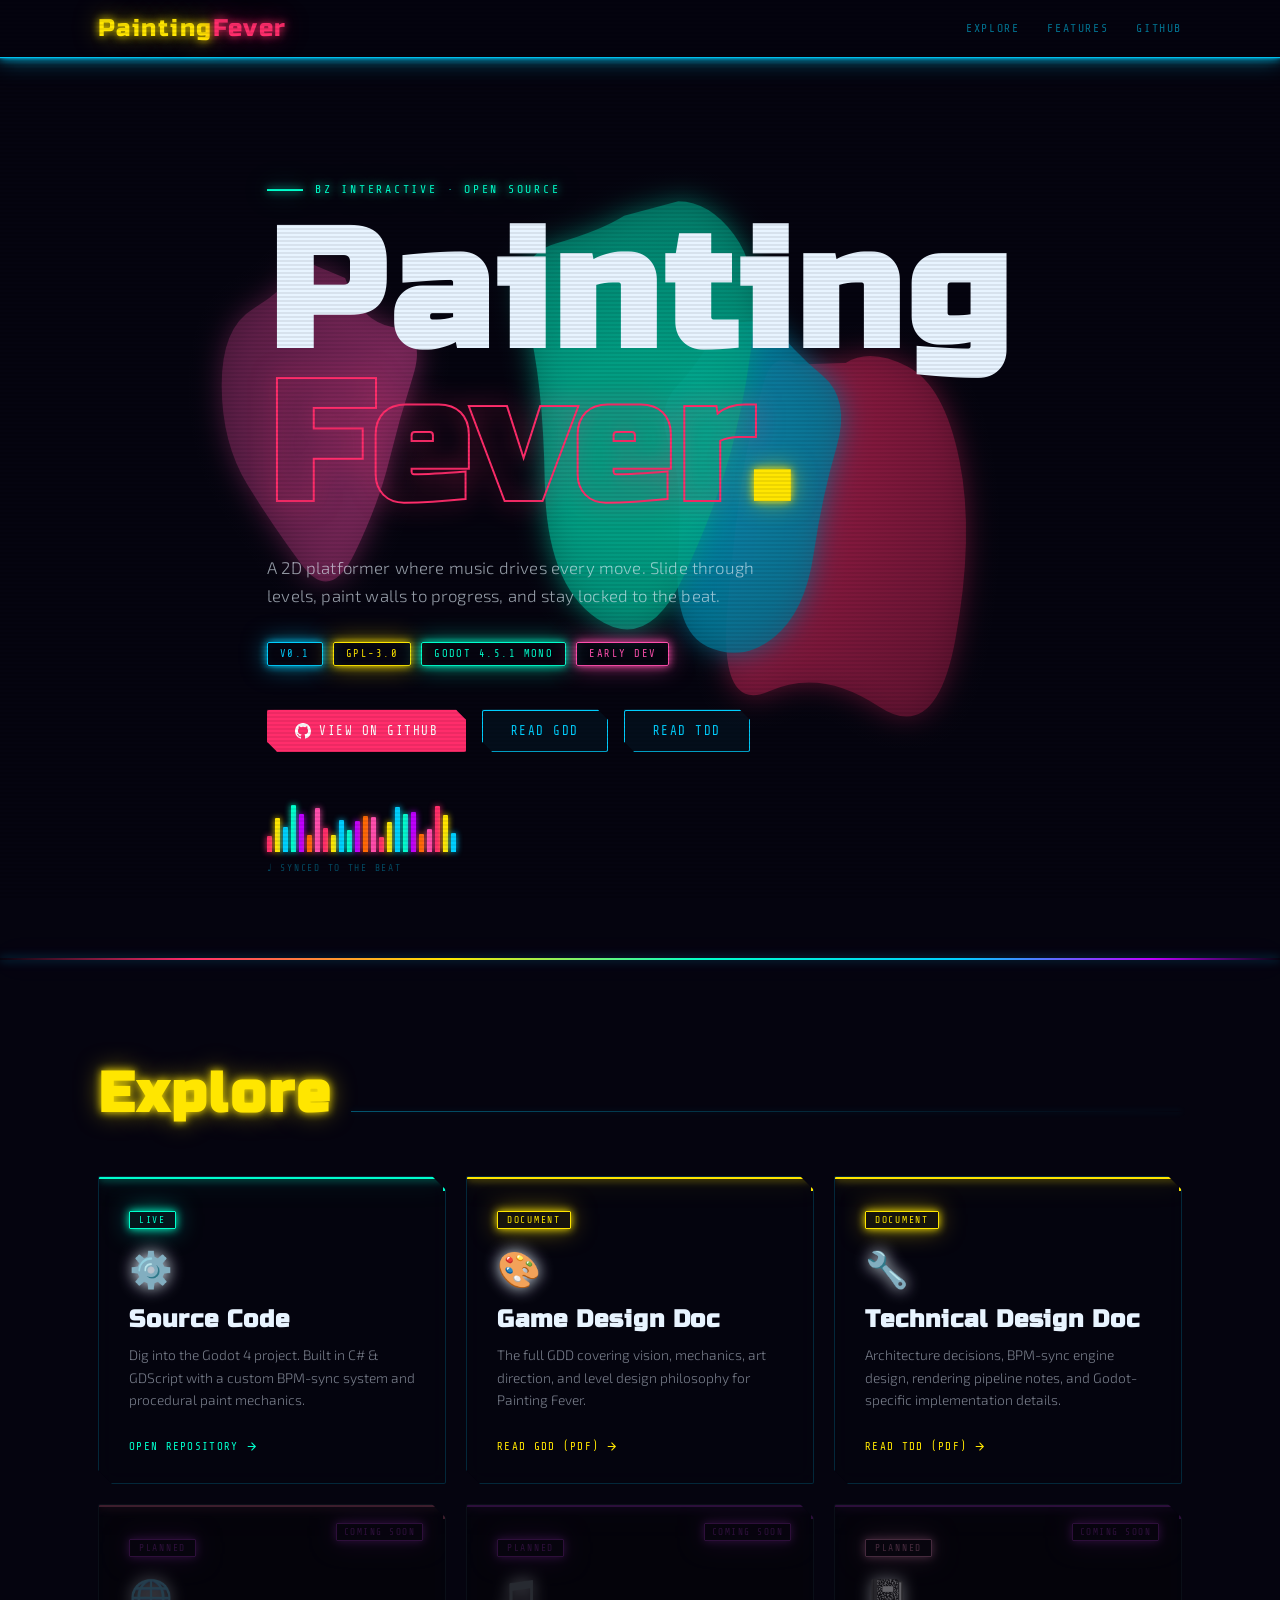
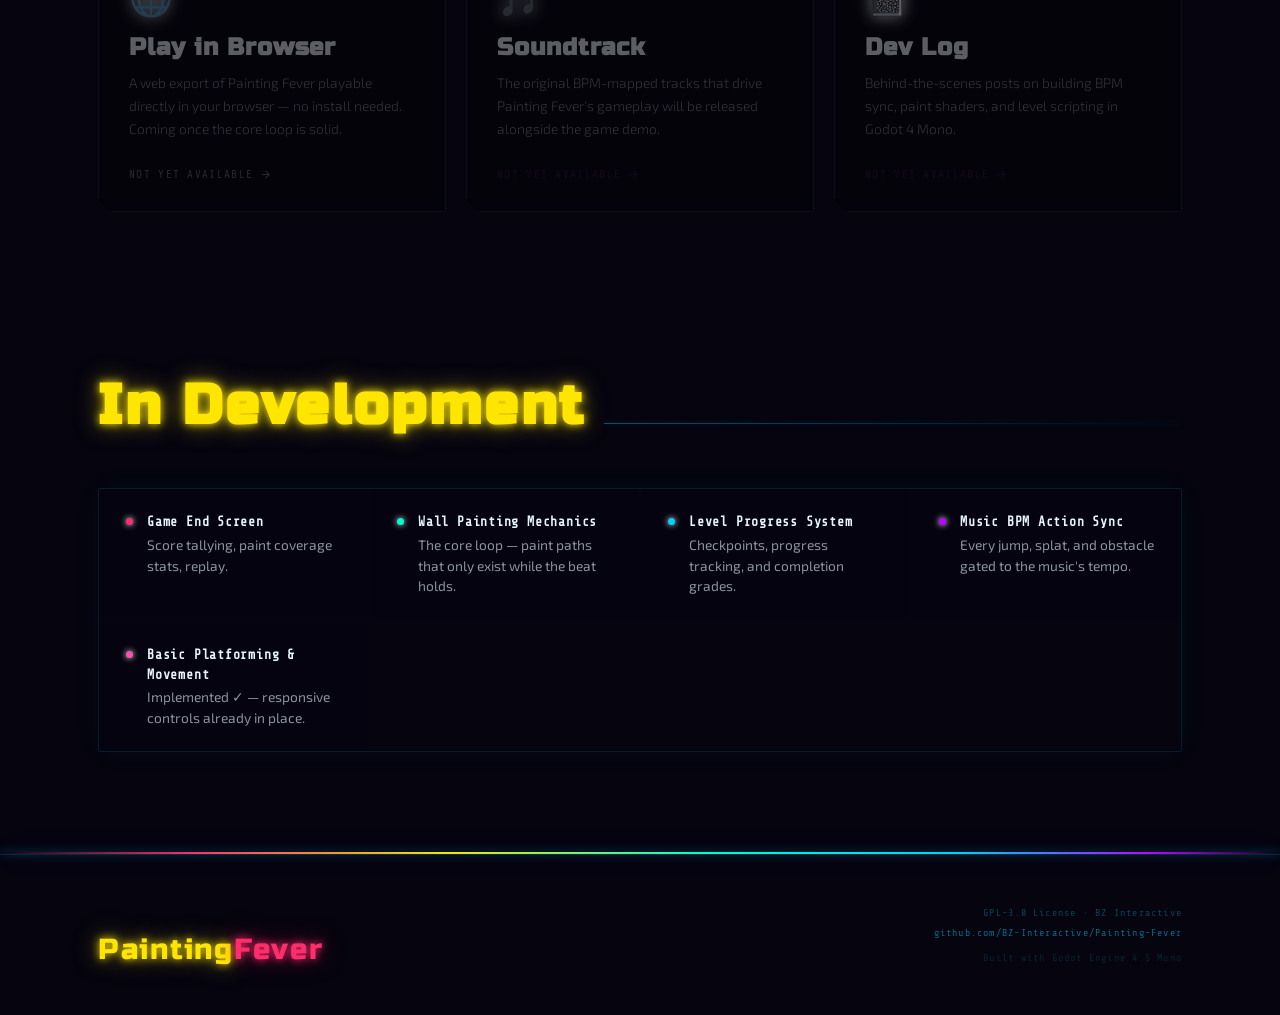
==== commit 45ea0289: "Fix index links" ====
--- a/docs/index.html
+++ b/docs/index.html
@@ -51,10 +51,10 @@
         <svg viewBox="0 0 24 24" fill="currentColor" width="16"><path d="M12 0C5.37 0 0 5.37 0 12c0 5.31 3.435 9.795 8.205 11.385.6.105.825-.255.825-.57 0-.285-.015-1.23-.015-2.235-3.015.555-3.795-.735-4.035-1.41-.135-.345-.72-1.41-1.23-1.695-.42-.225-1.02-.78-.015-.795.945-.015 1.62.87 1.845 1.23 1.08 1.815 2.805 1.305 3.495.99.105-.78.42-1.305.765-1.605-2.67-.3-5.46-1.335-5.46-5.925 0-1.305.465-2.385 1.23-3.225-.12-.3-.54-1.53.12-3.18 0 0 1.005-.315 3.3 1.23.96-.27 1.98-.405 3-.405s2.04.135 3 .405c2.295-1.56 3.3-1.23 3.3-1.23.66 1.65.24 2.88.12 3.18.765.84 1.23 1.905 1.23 3.225 0 4.605-2.805 5.625-5.475 5.925.435.375.81 1.095.81 2.22 0 1.605-.015 2.895-.015 3.3 0 .315.225.69.825.57A12.02 12.02 0 0 0 24 12c0-6.63-5.37-12-12-12z"/></svg>
         View on GitHub
       </a>
-      <a href="https://media.githubusercontent.com/media/BZ-Interactive/Painting-Fever/refs/heads/main/Documents/Painting%20Fever%20GDD.pdf" target="_blank" class="btn btn-ghost">
+      <a href="https://media.githubusercontent.com/media/BZ-Interactive/Painting-Fever/refs/heads/main/docs/Painting%20Fever%20GDD.pdf" target="_blank" class="btn btn-ghost">
         Read GDD
       </a>
-      <a href="https://media.githubusercontent.com/media/BZ-Interactive/Painting-Fever/refs/heads/main/Documents/Painting-Fever_TDD.pdf" target="_blank" class="btn btn-ghost">
+      <a href="https://media.githubusercontent.com/media/BZ-Interactive/Painting-Fever/refs/heads/main/docs/Painting-Fever_TDD.pdf" target="_blank" class="btn btn-ghost">
         Read TDD
       </a>
     </div>
@@ -94,7 +94,7 @@
         <span class="card-icon">🎨</span>
         <h3 class="card-title">Game Design Doc</h3>
         <p class="card-desc">The full GDD covering vision, mechanics, art direction, and level design philosophy for Painting Fever.</p>
-        <a href="https://media.githubusercontent.com/media/BZ-Interactive/Painting-Fever/refs/heads/main/Documents/Painting%20Fever%20GDD.pdf" target="_blank" class="card-link">
+        <a href="https://media.githubusercontent.com/media/BZ-Interactive/Painting-Fever/refs/heads/main/docs/Painting%20Fever%20GDD.pdf" target="_blank" class="card-link">
           Read GDD (PDF)
           <svg viewBox="0 0 24 24" fill="none" stroke="currentColor" stroke-width="2"><path d="M5 12h14M12 5l7 7-7 7"/></svg>
         </a>
@@ -106,7 +106,7 @@
         <span class="card-icon">🔧</span>
         <h3 class="card-title">Technical Design Doc</h3>
         <p class="card-desc">Architecture decisions, BPM-sync engine design, rendering pipeline notes, and Godot-specific implementation details.</p>
-        <a href="https://media.githubusercontent.com/media/BZ-Interactive/Painting-Fever/refs/heads/main/Documents/Painting-Fever_TDD.pdf" target="_blank" class="card-link">
+        <a href="https://media.githubusercontent.com/media/BZ-Interactive/Painting-Fever/refs/heads/main/docs/Painting-Fever_TDD.pdf" target="_blank" class="card-link">
           Read TDD (PDF)
           <svg viewBox="0 0 24 24" fill="none" stroke="currentColor" stroke-width="2"><path d="M5 12h14M12 5l7 7-7 7"/></svg>
         </a>
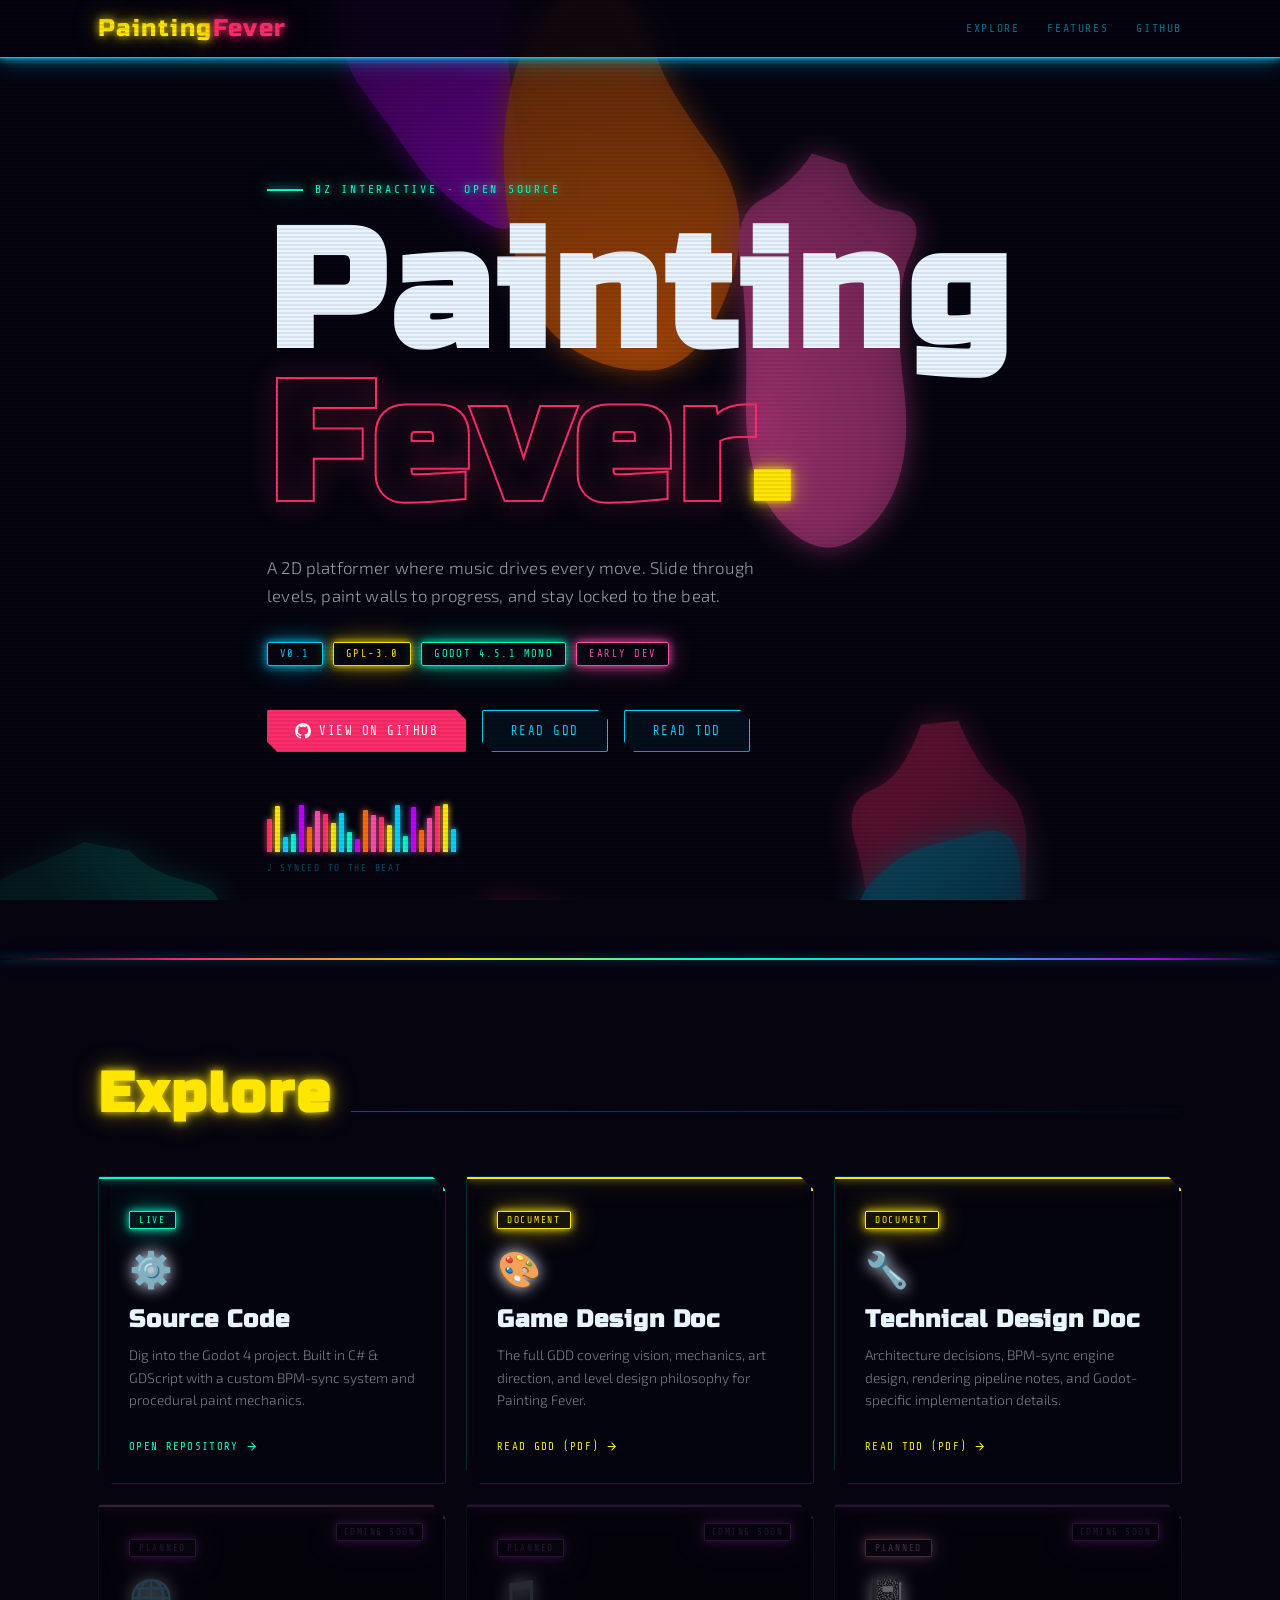
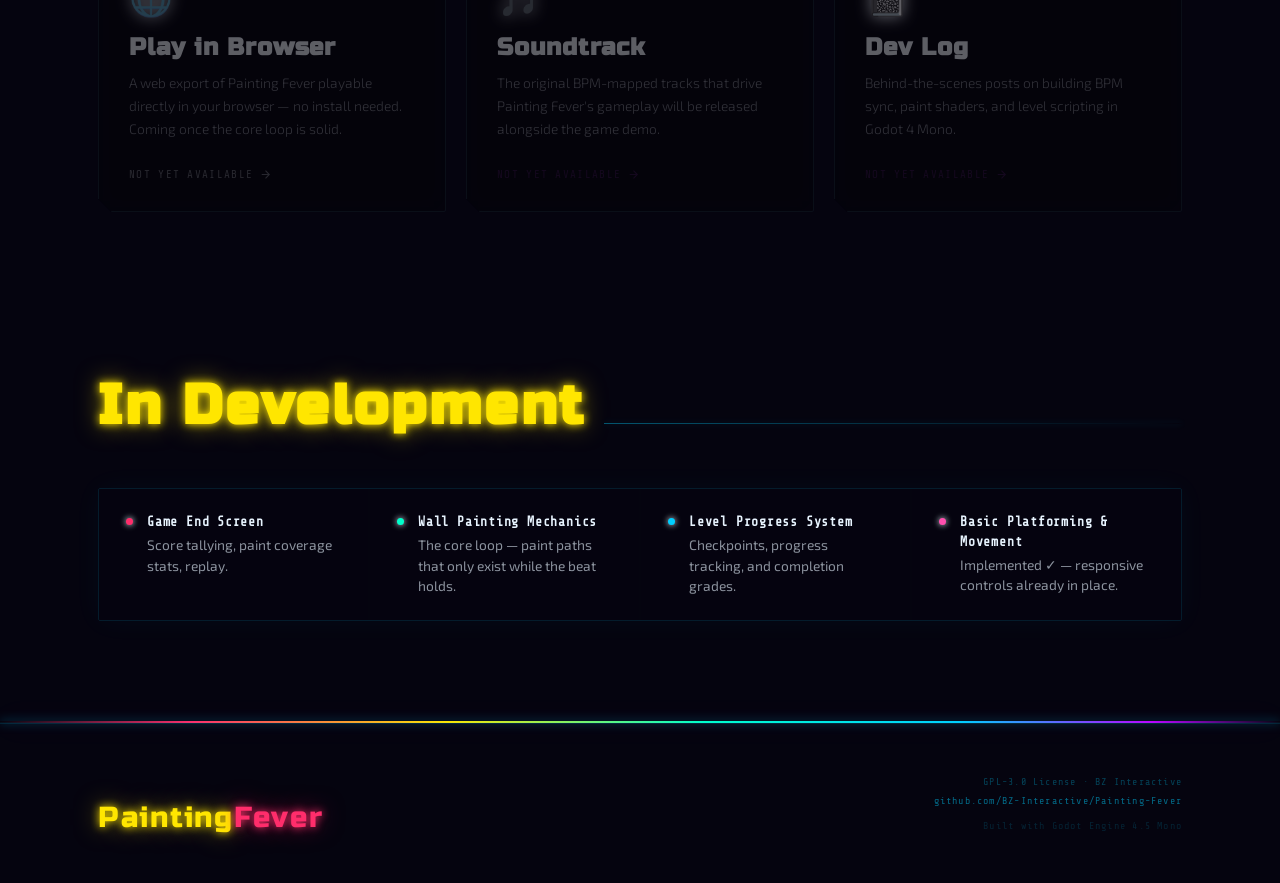
==== commit e3bb1c36: "Add png icon and update Index.html" ====
--- a/docs/index.html
+++ b/docs/index.html
@@ -174,10 +174,6 @@
       <div class="feature-item">
         <div class="feature-dot" style="background:var(--c-blue)"></div>
         <div class="feature-text"><strong>Level Progress System</strong>Checkpoints, progress tracking, and completion grades.</div>
-      </div>
-      <div class="feature-item">
-        <div class="feature-dot" style="background:var(--c-purple)"></div>
-        <div class="feature-text"><strong>Music BPM Action Sync</strong>Every jump, splat, and obstacle gated to the music's tempo.</div>
       </div>
       <div class="feature-item">
         <div class="feature-dot" style="background:var(--c-pink)"></div>
